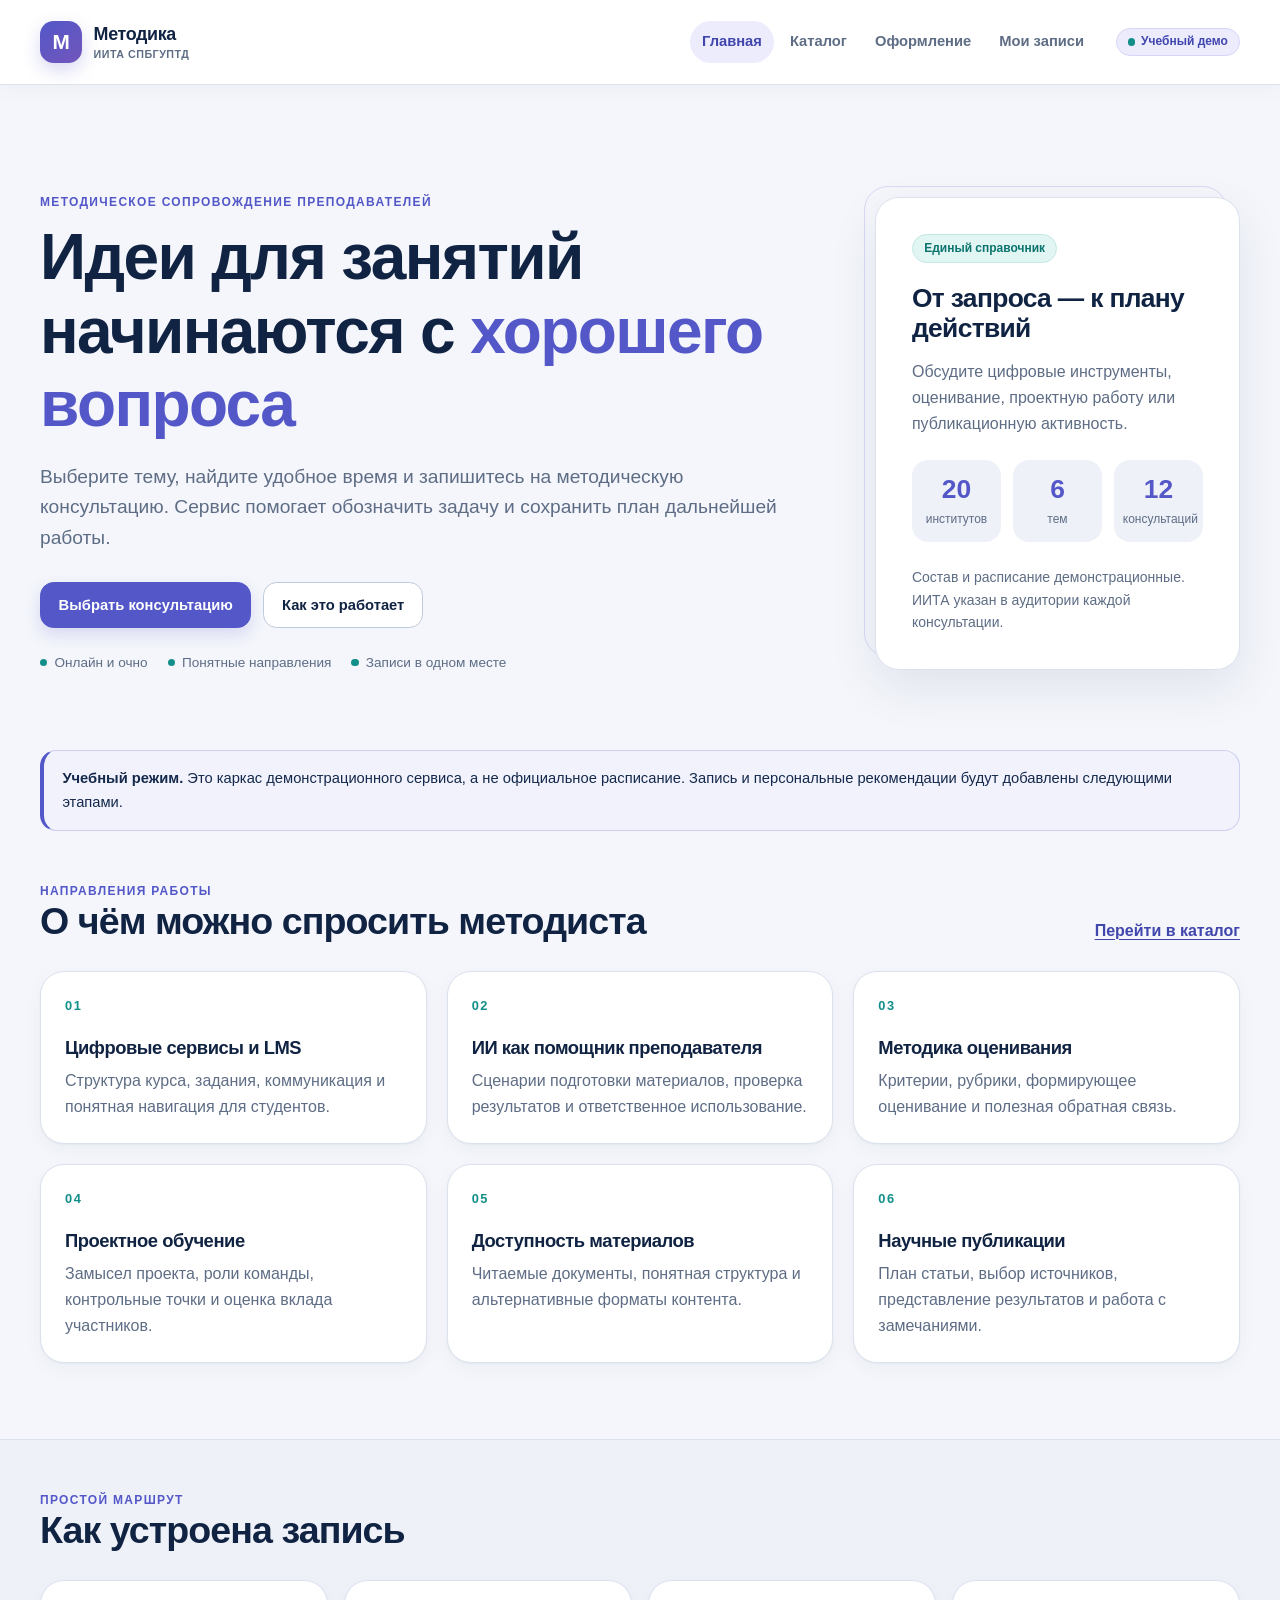
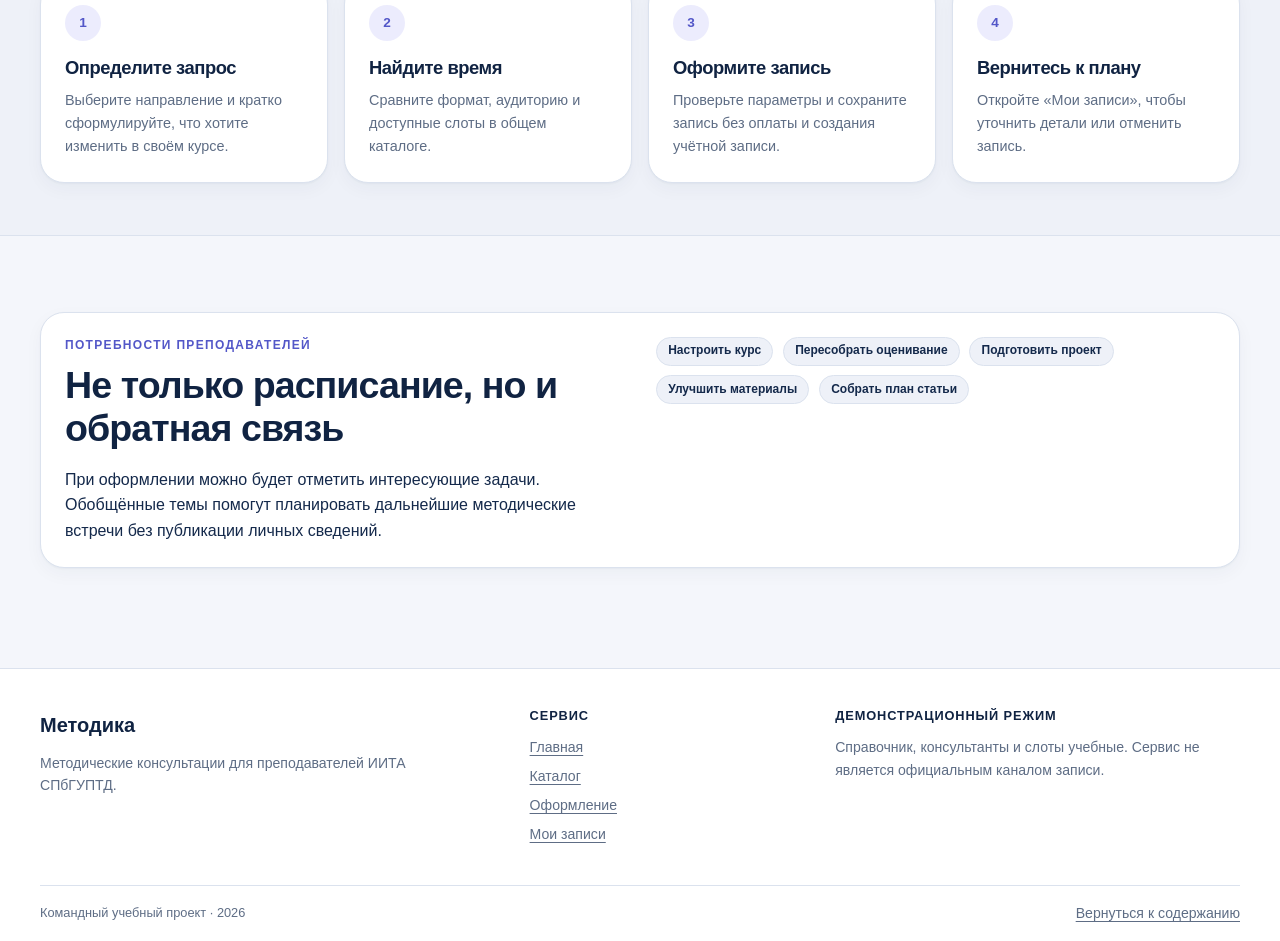
==== docs/index.html @ cce5e667 "chore: add team project scaffold" ====
<!doctype html>
<html lang="ru">
<head>
  <meta charset="utf-8">
  <meta name="viewport" content="width=device-width, initial-scale=1">
  <meta name="color-scheme" content="light">
  <meta name="theme-color" content="#f4f6fb">
  <meta name="description" content="Методика — учебный сервис записи преподавателей ИИТА СПбГУПТД на методические консультации.">
  <title>Методика — методические консультации ИИТА</title>
  <link rel="stylesheet" href="./assets/css/common.css">
  <script type="module" src="./assets/js/components.js"></script>
</head>
<body data-page="home">
  <a class="skip-link" href="#main-content">Перейти к содержанию</a>

  <header class="site-header" data-site-header>
    <div class="container header-inner">
      <a class="brand" href="./index.html" aria-label="Методика — главная">
        <span class="brand-mark" aria-hidden="true">М</span>
        <span class="brand-copy">
          <span class="brand-name">Методика</span>
          <span class="brand-subtitle">ИИТА СПбГУПТД</span>
        </span>
      </a>
      <nav class="site-nav" id="site-navigation" aria-label="Основная навигация" data-site-nav>
        <a href="./index.html" data-page-link="home">Главная</a>
        <a href="./catalog.html" data-page-link="catalog">Каталог</a>
        <a href="./booking.html" data-page-link="booking">Оформление</a>
        <a href="./orders.html" data-page-link="orders">Мои записи</a>
      </nav>
      <span class="badge badge-mode" data-mode-badge>Учебный демо</span>
      <button class="nav-toggle" type="button" aria-expanded="false" aria-controls="site-navigation" data-nav-toggle>
        <span class="nav-toggle-icon" aria-hidden="true"><span></span><span></span><span></span></span>
        <span>Меню</span>
      </button>
    </div>
  </header>

  <main class="page-main" id="main-content" tabindex="-1">
    <section class="hero container" aria-labelledby="hero-title">
      <div class="hero-content">
        <p class="eyebrow">Методическое сопровождение преподавателей</p>
        <h1 id="hero-title">Идеи для занятий начинаются с <span>хорошего вопроса</span></h1>
        <p class="hero-lead">Выберите тему, найдите удобное время и запишитесь на методическую консультацию. Сервис помогает обозначить задачу и сохранить план дальнейшей работы.</p>
        <div class="button-row">
          <a class="button button-primary" href="./catalog.html">Выбрать консультацию</a>
          <a class="button button-secondary" href="#how-it-works">Как это работает</a>
        </div>
        <ul class="hero-points" aria-label="Преимущества сервиса">
          <li>Онлайн и очно</li>
          <li>Понятные направления</li>
          <li>Записи в одном месте</li>
        </ul>
      </div>
      <aside class="hero-card card" aria-label="Возможности демонстрационного справочника">
        <span class="badge badge-accent">Единый справочник</span>
        <h2>От запроса — к плану действий</h2>
        <p>Обсудите цифровые инструменты, оценивание, проектную работу или публикационную активность.</p>
        <dl class="stat-grid">
          <div><dt>20</dt><dd>институтов</dd></div>
          <div><dt>6</dt><dd>тем</dd></div>
          <div><dt>12</dt><dd>консультаций</dd></div>
        </dl>
        <p class="text-muted text-small">Состав и расписание демонстрационные. ИИТА указан в аудитории каждой консультации.</p>
      </aside>
    </section>

    <div class="container">
      <div class="alert alert-info" role="note">
        <strong>Учебный режим.</strong> Это каркас демонстрационного сервиса, а не официальное расписание. Запись и персональные рекомендации будут добавлены следующими этапами.
      </div>
    </div>

    <section class="section container" aria-labelledby="directions-title">
      <div class="section-heading">
        <div>
          <p class="eyebrow">Направления работы</p>
          <h2 id="directions-title">О чём можно спросить методиста</h2>
        </div>
        <a class="text-link" href="./catalog.html">Перейти в каталог</a>
      </div>
      <div class="card-grid card-grid-three">
        <article class="card topic-card">
          <span class="topic-number" aria-hidden="true">01</span>
          <h3>Цифровые сервисы и LMS</h3>
          <p>Структура курса, задания, коммуникация и понятная навигация для студентов.</p>
        </article>
        <article class="card topic-card">
          <span class="topic-number" aria-hidden="true">02</span>
          <h3>ИИ как помощник преподавателя</h3>
          <p>Сценарии подготовки материалов, проверка результатов и ответственное использование.</p>
        </article>
        <article class="card topic-card">
          <span class="topic-number" aria-hidden="true">03</span>
          <h3>Методика оценивания</h3>
          <p>Критерии, рубрики, формирующее оценивание и полезная обратная связь.</p>
        </article>
        <article class="card topic-card">
          <span class="topic-number" aria-hidden="true">04</span>
          <h3>Проектное обучение</h3>
          <p>Замысел проекта, роли команды, контрольные точки и оценка вклада участников.</p>
        </article>
        <article class="card topic-card">
          <span class="topic-number" aria-hidden="true">05</span>
          <h3>Доступность материалов</h3>
          <p>Читаемые документы, понятная структура и альтернативные форматы контента.</p>
        </article>
        <article class="card topic-card">
          <span class="topic-number" aria-hidden="true">06</span>
          <h3>Научные публикации</h3>
          <p>План статьи, выбор источников, представление результатов и работа с замечаниями.</p>
        </article>
      </div>
    </section>

    <section class="section section-muted" id="how-it-works" aria-labelledby="how-title">
      <div class="container">
        <div class="section-heading">
          <div>
            <p class="eyebrow">Простой маршрут</p>
            <h2 id="how-title">Как устроена запись</h2>
          </div>
        </div>
        <ol class="steps-list">
          <li class="card"><span class="step-index">1</span><h3>Определите запрос</h3><p>Выберите направление и кратко сформулируйте, что хотите изменить в своём курсе.</p></li>
          <li class="card"><span class="step-index">2</span><h3>Найдите время</h3><p>Сравните формат, аудиторию и доступные слоты в общем каталоге.</p></li>
          <li class="card"><span class="step-index">3</span><h3>Оформите запись</h3><p>Проверьте параметры и сохраните запись без оплаты и создания учётной записи.</p></li>
          <li class="card"><span class="step-index">4</span><h3>Вернитесь к плану</h3><p>Откройте «Мои записи», чтобы уточнить детали или отменить запись.</p></li>
        </ol>
      </div>
    </section>

    <section class="section container" aria-labelledby="needs-title">
      <div class="split-panel card">
        <div>
          <p class="eyebrow">Потребности преподавателей</p>
          <h2 id="needs-title">Не только расписание, но и обратная связь</h2>
          <p>При оформлении можно будет отметить интересующие задачи. Обобщённые темы помогут планировать дальнейшие методические встречи без публикации личных сведений.</p>
        </div>
        <div class="tag-list" aria-label="Примеры запросов">
          <span class="tag">Настроить курс</span>
          <span class="tag">Пересобрать оценивание</span>
          <span class="tag">Подготовить проект</span>
          <span class="tag">Улучшить материалы</span>
          <span class="tag">Собрать план статьи</span>
        </div>
      </div>
      <div id="home-personalization" data-home-js="personalization" hidden></div>
      <div id="home-recommendations" data-home-js="recommendations" hidden></div>
    </section>
  </main>

  <footer class="site-footer" data-site-footer>
    <div class="container footer-grid">
      <div>
        <a class="footer-brand" href="./index.html">Методика</a>
        <p>Методические консультации для преподавателей ИИТА СПбГУПТД.</p>
      </div>
      <div>
        <h2 class="footer-heading">Сервис</h2>
        <nav class="footer-nav" aria-label="Навигация в подвале">
          <a href="./index.html">Главная</a>
          <a href="./catalog.html">Каталог</a>
          <a href="./booking.html">Оформление</a>
          <a href="./orders.html">Мои записи</a>
        </nav>
      </div>
      <div>
        <h2 class="footer-heading">Демонстрационный режим</h2>
        <p>Справочник, консультанты и слоты учебные. Сервис не является официальным каналом записи.</p>
      </div>
    </div>
    <div class="container footer-bottom">
      <p>Командный учебный проект · 2026</p>
      <a href="#main-content">Вернуться к содержанию</a>
    </div>
  </footer>
</body>
</html>
---- docs/assets/css/common.css ----
:root {
  color-scheme: light;
  --color-page: #f4f6fb;
  --color-surface: #ffffff;
  --color-surface-soft: #eef1f8;
  --color-surface-accent: #e9f8f6;
  --color-text: #14294b;
  --color-heading: #102342;
  --color-muted: #5e6d85;
  --color-border: #dbe2ee;
  --color-border-strong: #bdc9dc;
  --color-primary: #5357c8;
  --color-primary-hover: #4146ad;
  --color-primary-soft: #ececfd;
  --color-accent: #138f8a;
  --color-accent-hover: #0c746f;
  --color-accent-soft: #e1f5f2;
  --color-danger: #b63850;
  --color-danger-soft: #fff0f3;
  --color-warning: #805815;
  --color-warning-soft: #fff7df;
  --color-success: #26734d;
  --color-success-soft: #e9f7ef;
  --shadow-sm: 0 1px 2px rgb(20 41 75 / 0.04), 0 6px 18px rgb(20 41 75 / 0.04);
  --shadow-md: 0 18px 48px rgb(20 41 75 / 0.09);
  --radius-sm: 0.65rem;
  --radius-md: 1rem;
  --radius-lg: 1.5rem;
  --radius-pill: 999px;
  --container: 75rem;
  --font-body: -apple-system, BlinkMacSystemFont, "Segoe UI", Roboto, Helvetica, Arial, sans-serif;
  --transition: 160ms ease;
}

*,
*::before,
*::after {
  box-sizing: border-box;
}

html {
  min-width: 20rem;
  scroll-behavior: smooth;
  scroll-padding-top: 7rem;
}

body {
  min-width: 20rem;
  min-height: 100vh;
  margin: 0;
  background: var(--color-page);
  color: var(--color-text);
  font-family: var(--font-body);
  font-size: 1rem;
  line-height: 1.6;
  text-rendering: optimizeLegibility;
  -webkit-font-smoothing: antialiased;
}

body,
input,
select,
textarea,
button {
  font-family: var(--font-body);
}

img,
svg {
  display: block;
  max-width: 100%;
}

button,
input,
select,
textarea {
  font: inherit;
}

button,
a,
input,
select,
textarea {
  -webkit-tap-highlight-color: transparent;
}

a {
  color: var(--color-primary-hover);
  text-decoration-thickness: 0.08em;
  text-underline-offset: 0.2em;
}

a:hover {
  color: var(--color-accent-hover);
}

button {
  cursor: pointer;
}

button:disabled,
fieldset:disabled button,
fieldset:disabled input,
fieldset:disabled select,
fieldset:disabled textarea,
select:disabled {
  cursor: not-allowed;
}

fieldset:disabled,
fieldset:disabled label,
fieldset:disabled legend {
  color: var(--color-muted);
}

h1,
h2,
h3,
p,
ul,
ol,
dl,
dd {
  margin-top: 0;
}

h1,
h2,
h3 {
  color: var(--color-heading);
  font-weight: 760;
  line-height: 1.15;
  letter-spacing: -0.025em;
  overflow-wrap: anywhere;
}

h1 {
  margin-bottom: 1.25rem;
  font-size: clamp(2.15rem, 5vw, 4.65rem);
}

h2 {
  margin-bottom: 1rem;
  font-size: clamp(1.55rem, 3vw, 2.35rem);
}

h3 {
  margin-bottom: 0.65rem;
  font-size: 1.15rem;
}

p:last-child,
ul:last-child,
ol:last-child,
dl:last-child {
  margin-bottom: 0;
}

code {
  padding: 0.12em 0.35em;
  border: 1px solid var(--color-border);
  border-radius: 0.35rem;
  background: var(--color-surface-soft);
  color: var(--color-heading);
  font-size: 0.9em;
  overflow-wrap: anywhere;
}

[hidden] {
  display: none !important;
}

:focus-visible {
  outline: 3px solid var(--color-accent);
  outline-offset: 3px;
}

::selection {
  background: #d8d9fb;
  color: var(--color-heading);
}

.container {
  width: min(calc(100% - 2rem), var(--container));
  margin-inline: auto;
}

.page-main {
  min-height: 65vh;
  padding-top: 2rem;
}

.section {
  padding-block: 3.25rem;
}

.section-muted {
  margin-block: 1.5rem;
  border-block: 1px solid var(--color-border);
  background: var(--color-surface-soft);
}

.section-heading {
  display: flex;
  align-items: end;
  justify-content: space-between;
  gap: 1.5rem;
  margin-bottom: 1.75rem;
}

.section-heading h2,
.section-heading p {
  margin-bottom: 0;
}

.section-heading.compact {
  align-items: center;
  margin-bottom: 1.25rem;
}

.section-heading.compact h2 {
  font-size: clamp(1.4rem, 2vw, 1.8rem);
}

.eyebrow {
  margin-bottom: 0.65rem;
  color: var(--color-primary);
  font-size: 0.75rem;
  font-weight: 800;
  letter-spacing: 0.11em;
  line-height: 1.4;
  text-transform: uppercase;
}

.text-muted {
  color: var(--color-muted);
}

.text-small {
  font-size: 0.875rem;
}

.text-link {
  flex: none;
  font-weight: 700;
}

.visually-hidden {
  position: absolute !important;
  width: 1px !important;
  height: 1px !important;
  padding: 0 !important;
  margin: -1px !important;
  overflow: hidden !important;
  clip: rect(0, 0, 0, 0) !important;
  white-space: nowrap !important;
  border: 0 !important;
}

.skip-link {
  position: fixed;
  z-index: 1000;
  top: 0.75rem;
  left: 0.75rem;
  padding: 0.75rem 1rem;
  border-radius: var(--radius-sm);
  background: var(--color-heading);
  color: #ffffff;
  font-weight: 700;
  transform: translateY(-180%);
  transition: transform var(--transition);
}

.skip-link:focus {
  color: #ffffff;
  transform: translateY(0);
}

.site-header {
  position: sticky;
  z-index: 100;
  top: 0;
  border-bottom: 1px solid rgb(219 226 238 / 0.9);
  background: rgb(255 255 255 / 0.94);
  box-shadow: 0 4px 20px rgb(20 41 75 / 0.035);
  backdrop-filter: blur(16px);
}

.header-inner {
  display: flex;
  min-height: 5.25rem;
  align-items: center;
  gap: 1.25rem;
}

.brand {
  display: inline-flex;
  flex: none;
  align-items: center;
  gap: 0.7rem;
  color: var(--color-heading);
  text-decoration: none;
}

.brand:hover {
  color: var(--color-primary);
}

.brand-mark {
  display: grid;
  width: 2.65rem;
  height: 2.65rem;
  flex: none;
  place-items: center;
  border-radius: 0.85rem;
  background: linear-gradient(145deg, var(--color-primary), #7256bb);
  box-shadow: 0 7px 18px rgb(83 87 200 / 0.23);
  color: #ffffff;
  font-size: 1.3rem;
  font-weight: 850;
}

.brand-copy {
  display: grid;
  line-height: 1.15;
}

.brand-name {
  font-size: 1.12rem;
  font-weight: 800;
  letter-spacing: -0.02em;
}

.brand-subtitle {
  margin-top: 0.25rem;
  color: var(--color-muted);
  font-size: 0.67rem;
  font-weight: 650;
  letter-spacing: 0.045em;
  text-transform: uppercase;
}

.site-nav {
  display: flex;
  align-items: center;
  justify-content: center;
  gap: 0.25rem;
  margin-left: auto;
}

.site-nav a {
  padding: 0.55rem 0.75rem;
  border-radius: var(--radius-pill);
  color: var(--color-muted);
  font-size: 0.92rem;
  font-weight: 650;
  text-decoration: none;
  transition: background-color var(--transition), color var(--transition);
}

.site-nav a:hover {
  background: var(--color-surface-soft);
  color: var(--color-heading);
}

.site-nav a.is-active,
.site-nav a[aria-current="page"] {
  background: var(--color-primary-soft);
  color: var(--color-primary-hover);
}

.nav-toggle {
  display: none;
  min-height: 2.75rem;
  align-items: center;
  justify-content: center;
  gap: 0.5rem;
  padding: 0.55rem 0.8rem;
  border: 1px solid var(--color-border);
  border-radius: var(--radius-pill);
  background: var(--color-surface);
  color: var(--color-heading);
  font-size: 0.85rem;
  font-weight: 700;
}

.nav-toggle:hover {
  border-color: var(--color-primary);
  background: var(--color-primary-soft);
}

.nav-toggle-icon {
  display: grid;
  width: 1rem;
  gap: 0.2rem;
}

.nav-toggle-icon span {
  display: block;
  height: 2px;
  border-radius: 2px;
  background: currentColor;
}

.badge,
.tag {
  display: inline-flex;
  max-width: 100%;
  align-items: center;
  justify-content: center;
  gap: 0.35rem;
  padding: 0.35rem 0.7rem;
  border: 1px solid transparent;
  border-radius: var(--radius-pill);
  font-size: 0.75rem;
  font-weight: 750;
  line-height: 1.3;
  overflow-wrap: anywhere;
}

.badge-mode {
  flex: none;
  border-color: #d6d5f8;
  background: var(--color-primary-soft);
  color: var(--color-primary-hover);
}

.badge-mode::before {
  width: 0.45rem;
  height: 0.45rem;
  flex: none;
  border-radius: 50%;
  background: var(--color-accent);
  content: "";
}

.badge-accent {
  border-color: #c4e9e3;
  background: var(--color-accent-soft);
  color: var(--color-accent-hover);
}

.badge-neutral {
  border-color: var(--color-border);
  background: var(--color-surface-soft);
  color: var(--color-muted);
}

.badge-success {
  border-color: #c7ead6;
  background: var(--color-success-soft);
  color: var(--color-success);
}

.badge-danger {
  border-color: #f0ccd5;
  background: var(--color-danger-soft);
  color: var(--color-danger);
}

.tag-list {
  display: flex;
  flex-wrap: wrap;
  align-content: center;
  gap: 0.6rem;
}

.tag {
  border-color: var(--color-border);
  background: var(--color-surface-soft);
  color: var(--color-text);
}

.card {
  min-width: 0;
  padding: 1.5rem;
  border: 1px solid var(--color-border);
  border-radius: var(--radius-lg);
  background: var(--color-surface);
  box-shadow: var(--shadow-sm);
}

.card-grid {
  display: grid;
  grid-template-columns: repeat(2, minmax(0, 1fr));
  gap: 1.25rem;
}

.card-grid-three {
  grid-template-columns: repeat(3, minmax(0, 1fr));
}

.topic-card {
  position: relative;
  overflow: hidden;
  transition: border-color var(--transition), box-shadow var(--transition), transform var(--transition);
}

.topic-card:hover {
  border-color: #c3c5ed;
  box-shadow: var(--shadow-md);
  transform: translateY(-3px);
}

.topic-card p {
  margin-bottom: 0;
  color: var(--color-muted);
}

.topic-number {
  display: block;
  margin-bottom: 1.25rem;
  color: var(--color-accent);
  font-size: 0.8rem;
  font-weight: 800;
  letter-spacing: 0.12em;
}

.button-row {
  display: flex;
  flex-wrap: wrap;
  gap: 0.75rem;
}

.button {
  display: inline-flex;
  min-height: 2.85rem;
  align-items: center;
  justify-content: center;
  gap: 0.5rem;
  padding: 0.7rem 1.1rem;
  border: 1px solid transparent;
  border-radius: 0.85rem;
  font-size: 0.92rem;
  font-weight: 750;
  line-height: 1.25;
  text-align: center;
  text-decoration: none;
  transition: background-color var(--transition), border-color var(--transition), box-shadow var(--transition), color var(--transition), transform var(--transition);
}

.button:not(:disabled):active {
  transform: translateY(1px);
}

.button-primary {
  border-color: var(--color-primary);
  background: var(--color-primary);
  box-shadow: 0 7px 16px rgb(83 87 200 / 0.18);
  color: #ffffff;
}

.button-primary:hover {
  border-color: var(--color-primary-hover);
  background: var(--color-primary-hover);
  color: #ffffff;
}

.button-secondary {
  border-color: var(--color-border-strong);
  background: var(--color-surface);
  color: var(--color-heading);
}

.button-secondary:hover {
  border-color: var(--color-primary);
  background: var(--color-primary-soft);
  color: var(--color-primary-hover);
}

.button-accent {
  border-color: var(--color-accent);
  background: var(--color-accent);
  color: #ffffff;
}

.button-accent:hover {
  border-color: var(--color-accent-hover);
  background: var(--color-accent-hover);
  color: #ffffff;
}

.button-danger {
  border-color: #ecc4cf;
  background: var(--color-danger-soft);
  color: var(--color-danger);
}

.button-danger:hover {
  border-color: var(--color-danger);
  background: #fbe2e8;
  color: #942a40;
}

.button-block {
  width: 100%;
}

.button:disabled,
.button[aria-disabled="true"] {
  border-color: var(--color-border);
  background: var(--color-surface-soft);
  box-shadow: none;
  color: #7b8799;
  opacity: 0.8;
}

.alert {
  padding: 1rem 1.15rem;
  border: 1px solid var(--color-border);
  border-left-width: 0.25rem;
  border-radius: var(--radius-md);
  background: var(--color-surface);
  color: var(--color-text);
  font-size: 0.92rem;
}

.alert + .alert {
  margin-top: 0.75rem;
}

.alert-info {
  border-color: #cdd0ef;
  border-left-color: var(--color-primary);
  background: #f2f2fd;
}

.alert-warning {
  border-color: #ebd9a9;
  border-left-color: #b17c20;
  background: var(--color-warning-soft);
  color: var(--color-warning);
}

.alert-error {
  border-color: #efc4cf;
  border-left-color: var(--color-danger);
  background: var(--color-danger-soft);
  color: #8f2a40;
}

.alert-success {
  border-color: #bfe1ce;
  border-left-color: var(--color-success);
  background: var(--color-success-soft);
  color: var(--color-success);
}

.field {
  display: grid;
  min-width: 0;
  align-content: start;
  gap: 0.45rem;
}

.field label,
.choice-group legend {
  color: var(--color-heading);
  font-size: 0.9rem;
  font-weight: 700;
}

.field input,
.field select,
.field textarea,
.input {
  width: 100%;
  min-width: 0;
  min-height: 2.9rem;
  padding: 0.7rem 0.85rem;
  border: 1px solid var(--color-border-strong);
  border-radius: var(--radius-sm);
  background: var(--color-surface);
  color: var(--color-text);
  transition: border-color var(--transition), box-shadow var(--transition);
}

.field textarea {
  min-height: 7.5rem;
  line-height: 1.5;
  resize: vertical;
}

.field input::placeholder,
.field textarea::placeholder {
  color: #7a879b;
  opacity: 1;
}

.field input:hover:not(:disabled),
.field select:hover:not(:disabled),
.field textarea:hover:not(:disabled) {
  border-color: var(--color-primary);
}

.field input:focus,
.field select:focus,
.field textarea:focus {
  border-color: var(--color-primary);
  box-shadow: 0 0 0 3px rgb(83 87 200 / 0.12);
}

.field input:disabled,
.field select:disabled,
.field textarea:disabled {
  border-color: var(--color-border);
  background: var(--color-surface-soft);
  color: var(--color-muted);
  opacity: 1;
}

.field [aria-invalid="true"] {
  border-color: var(--color-danger);
}

.field-error {
  margin: 0;
  color: var(--color-danger);
  font-size: 0.82rem;
  font-weight: 650;
}

.field-hint,
.form-note {
  margin: 0;
  color: var(--color-muted);
  font-size: 0.8rem;
}

.form-grid {
  display: grid;
  grid-template-columns: repeat(2, minmax(0, 1fr));
  gap: 1rem;
}

.field-wide {
  grid-column: 1 / -1;
}

.filter-panel {
  padding: 1.25rem;
}

.filter-panel > fieldset {
  display: grid;
  grid-template-columns: minmax(12rem, 1.5fr) repeat(3, minmax(9rem, 1fr));
  gap: 1rem;
  padding: 0;
  margin: 0 0 0.85rem;
  border: 0;
}

.choice-group {
  display: flex;
  flex-wrap: wrap;
  gap: 0.65rem;
  padding: 0;
  margin: 1.25rem 0;
  border: 0;
}

.choice-group legend {
  margin-bottom: 0.65rem;
}

.choice {
  display: inline-flex;
  min-height: 2.75rem;
  align-items: center;
  gap: 0.55rem;
  padding: 0.55rem 0.75rem;
  border: 1px solid var(--color-border);
  border-radius: var(--radius-sm);
  background: var(--color-surface-soft);
  color: var(--color-text);
  font-size: 0.88rem;
}

.choice:has(input:checked) {
  border-color: var(--color-primary);
  background: var(--color-primary-soft);
}

.choice input {
  width: 1.1rem;
  height: 1.1rem;
  flex: none;
  margin: 0;
  accent-color: var(--color-primary);
}

.consent-choice {
  margin-bottom: 1.25rem;
  background: var(--color-surface);
}

.empty-state {
  text-align: center;
}

.empty-state > * {
  max-width: 43rem;
  margin-inline: auto;
}

.empty-state .button,
.empty-state .badge {
  margin-top: 0.5rem;
}

.skeleton {
  position: relative;
  overflow: hidden;
  border-radius: 0.45rem;
  background: #e5eaf2;
  color: transparent;
}

.skeleton::after {
  position: absolute;
  inset: 0;
  background: linear-gradient(100deg, transparent 20%, rgb(255 255 255 / 0.7) 50%, transparent 80%);
  content: "";
  transform: translateX(-100%);
  animation: skeleton-wave 1.4s infinite;
}

.skeleton-card {
  min-height: 15rem;
}

.skeleton-line {
  width: 100%;
  height: 0.9rem;
  margin-bottom: 0.75rem;
}

.skeleton-line-short {
  width: 60%;
}

.skeleton-circle {
  width: 3rem;
  height: 3rem;
  border-radius: 50%;
}

@keyframes skeleton-wave {
  to { transform: translateX(100%); }
}

.hero {
  display: grid;
  grid-template-columns: minmax(0, 1.35fr) minmax(18rem, 0.65fr);
  align-items: center;
  gap: clamp(2rem, 6vw, 5rem);
  padding-block: clamp(2rem, 6vw, 5.25rem);
}

.hero-content h1 span {
  color: var(--color-primary);
}

.hero-lead,
.page-lead {
  max-width: 47rem;
  margin-bottom: 1.75rem;
  color: var(--color-muted);
  font-size: clamp(1.05rem, 2vw, 1.2rem);
}

.hero-points {
  display: flex;
  flex-wrap: wrap;
  gap: 0.5rem 1.25rem;
  padding: 0;
  margin: 1.5rem 0 0;
  color: var(--color-muted);
  font-size: 0.85rem;
  list-style: none;
}

.hero-points li {
  display: inline-flex;
  align-items: center;
  gap: 0.45rem;
}

.hero-points li::before {
  width: 0.45rem;
  height: 0.45rem;
  border-radius: 50%;
  background: var(--color-accent);
  content: "";
}

.hero-card {
  position: relative;
  padding: clamp(1.5rem, 3vw, 2.25rem);
  box-shadow: var(--shadow-md);
}

.hero-card::before {
  position: absolute;
  z-index: -1;
  inset: -0.75rem 0.75rem 0.75rem -0.75rem;
  border: 1px solid #d8d9f4;
  border-radius: var(--radius-lg);
  content: "";
}

.hero-card h2 {
  margin-top: 1.25rem;
  font-size: 1.65rem;
}

.hero-card > p {
  color: var(--color-muted);
}

.stat-grid {
  display: grid;
  grid-template-columns: repeat(3, minmax(0, 1fr));
  gap: 0.75rem;
  margin-block: 1.5rem;
}

.stat-grid div {
  min-width: 0;
  padding: 0.85rem 0.55rem;
  border-radius: var(--radius-md);
  background: var(--color-surface-soft);
  text-align: center;
}

.stat-grid dt {
  color: var(--color-primary);
  font-size: 1.65rem;
  font-weight: 800;
  line-height: 1.2;
}

.stat-grid dd {
  margin: 0.25rem 0 0;
  color: var(--color-muted);
  font-size: 0.75rem;
}

.steps-list {
  display: grid;
  grid-template-columns: repeat(4, minmax(0, 1fr));
  gap: 1rem;
  padding: 0;
  margin: 0;
  list-style: none;
  counter-reset: steps;
}

.steps-list p {
  margin: 0;
  color: var(--color-muted);
  font-size: 0.9rem;
}

.step-index {
  display: grid;
  width: 2.25rem;
  height: 2.25rem;
  place-items: center;
  margin-bottom: 1rem;
  border-radius: 50%;
  background: var(--color-primary-soft);
  color: var(--color-primary);
  font-size: 0.85rem;
  font-weight: 800;
}

.split-panel {
  display: grid;
  grid-template-columns: repeat(2, minmax(0, 1fr));
  align-items: start;
  gap: 2rem;
}

.page-intro {
  display: flex;
  align-items: start;
  justify-content: space-between;
  gap: 2rem;
  padding-block: 2rem 1.5rem;
}

.page-intro h1 {
  margin-bottom: 0.85rem;
  font-size: clamp(2.1rem, 4vw, 3.6rem);
}

.page-intro .page-lead {
  margin-bottom: 0;
}

.booking-layout {
  display: grid;
  grid-template-columns: minmax(0, 1.6fr) minmax(17rem, 0.65fr);
  align-items: start;
  gap: 1.5rem;
}

.booking-main {
  display: grid;
  gap: 1.5rem;
}

.booking-aside {
  position: sticky;
  top: 7rem;
}

.form-section > h2 {
  margin-bottom: 0.75rem;
}

.form-section form {
  margin-top: 1.5rem;
}

.form-section fieldset {
  padding: 0;
  margin: 0;
  border: 0;
}

.summary-card {
  display: grid;
  gap: 1rem;
}

.summary-card > * {
  margin-bottom: 0;
}

.summary-list {
  margin: 0;
}

.summary-list div {
  display: flex;
  justify-content: space-between;
  gap: 1rem;
  padding-block: 0.65rem;
  border-bottom: 1px solid var(--color-border);
}

.summary-list div:last-child {
  border-bottom: 0;
}

.summary-list dt {
  color: var(--color-muted);
}

.summary-list dd {
  margin: 0;
  font-weight: 700;
  text-align: right;
}

.order-toolbar {
  display: flex;
  align-items: end;
  justify-content: space-between;
  gap: 1rem;
  margin-bottom: 1.25rem;
  padding: 1rem 1.25rem;
}

.order-toolbar .field {
  width: min(100%, 18rem);
}

.orders-list {
  display: grid;
  gap: 1rem;
}

.order-card {
  display: flex;
  align-items: center;
  justify-content: space-between;
  gap: 1.5rem;
}

.order-card-template {
  margin-top: 1rem;
  border-style: dashed;
  background: rgb(255 255 255 / 0.6);
  box-shadow: none;
}

.order-card p {
  margin-bottom: 0.5rem;
}

.order-actions {
  display: flex;
  flex: none;
  flex-wrap: wrap;
  gap: 0.65rem;
}

.compact-list {
  display: grid;
  gap: 0.75rem;
  padding-left: 1.25rem;
  margin-bottom: 0;
}

.site-footer {
  margin-top: 3rem;
  border-top: 1px solid var(--color-border);
  background: var(--color-surface);
  color: var(--color-muted);
}

.footer-grid {
  display: grid;
  grid-template-columns: 1.2fr 0.7fr 1.1fr;
  gap: 3rem;
  padding-block: 2.5rem;
}

.footer-grid p {
  max-width: 28rem;
  margin: 0.65rem 0 0;
  font-size: 0.88rem;
}

.footer-brand {
  color: var(--color-heading);
  font-size: 1.25rem;
  font-weight: 800;
  text-decoration: none;
}

.footer-heading {
  margin-bottom: 0.75rem;
  color: var(--color-heading);
  font-size: 0.8rem;
  letter-spacing: 0.07em;
  text-transform: uppercase;
}

.footer-nav {
  display: grid;
  justify-items: start;
  gap: 0.4rem;
}

.footer-nav a,
.footer-bottom a {
  color: var(--color-muted);
  font-size: 0.88rem;
}

.footer-nav a:hover,
.footer-bottom a:hover {
  color: var(--color-primary);
}

.footer-bottom {
  display: flex;
  align-items: center;
  justify-content: space-between;
  gap: 1rem;
  padding-block: 1rem;
  border-top: 1px solid var(--color-border);
}

.footer-bottom p {
  margin: 0;
  font-size: 0.8rem;
}

@media (max-width: 68rem) {
  .header-inner {
    gap: 0.75rem;
  }

  .site-nav a {
    padding-inline: 0.55rem;
    font-size: 0.85rem;
  }

  .badge-mode {
    font-size: 0.68rem;
  }

  .filter-panel > fieldset {
    grid-template-columns: repeat(2, minmax(0, 1fr));
  }

  .steps-list {
    grid-template-columns: repeat(2, minmax(0, 1fr));
  }
}

@media (max-width: 56rem) {
  .hero {
    grid-template-columns: 1fr;
    gap: 2.5rem;
  }

  .hero-content {
    max-width: 47rem;
  }

  .hero-card {
    max-width: 38rem;
  }

  .card-grid-three {
    grid-template-columns: repeat(2, minmax(0, 1fr));
  }

  .booking-layout {
    grid-template-columns: 1fr;
  }

  .booking-aside {
    position: static;
  }

  .footer-grid {
    grid-template-columns: 1fr 1fr;
    gap: 2rem;
  }

  .footer-grid > :last-child {
    grid-column: 1 / -1;
  }
}

@media (max-width: 47.5rem) {
  html {
    scroll-padding-top: 6rem;
  }

  .page-main {
    padding-top: 1rem;
  }

  .header-inner {
    display: grid;
    grid-template-columns: minmax(0, 1fr) auto auto;
    min-height: 4.75rem;
    padding-block: 0.65rem;
  }

  .has-js .nav-toggle {
    display: inline-flex;
  }

  .site-nav {
    grid-column: 1 / -1;
    grid-row: 2;
    flex-wrap: wrap;
    justify-content: flex-start;
    width: 100%;
    margin: 0;
    padding-top: 0.45rem;
  }

  .has-js .site-nav {
    display: none;
  }

  .has-js .site-nav[data-open="true"] {
    display: flex;
  }

  .site-nav a {
    flex: 1 1 auto;
    text-align: center;
  }

  .badge-mode {
    justify-self: end;
  }

  .section {
    padding-block: 2.25rem;
  }

  .section-heading,
  .page-intro {
    align-items: start;
    flex-direction: column;
    gap: 1rem;
  }

  .split-panel {
    grid-template-columns: 1fr;
    gap: 1.25rem;
  }

  .order-card {
    align-items: stretch;
    flex-direction: column;
  }

  .order-actions .button {
    flex: 1 1 auto;
  }
}

@media (max-width: 35rem) {
  .container {
    width: min(calc(100% - 1.25rem), var(--container));
  }

  .brand-subtitle {
    display: none;
  }

  .brand-mark {
    width: 2.4rem;
    height: 2.4rem;
  }

  .header-inner {
    column-gap: 0.5rem;
  }

  .badge-mode {
    max-width: 8.5rem;
    padding-inline: 0.55rem;
    text-align: center;
  }

  .nav-toggle {
    padding-inline: 0.65rem;
  }

  .nav-toggle > span:last-child {
    display: none;
  }

  .site-nav {
    display: grid;
    grid-template-columns: repeat(2, minmax(0, 1fr));
  }

  .has-js .site-nav[data-open="true"] {
    display: grid;
  }

  .hero {
    padding-block: 1.5rem 2.5rem;
  }

  .hero h1 {
    font-size: clamp(2rem, 12vw, 3.1rem);
  }

  .hero-card::before {
    display: none;
  }

  .button-row,
  .button-row .button {
    width: 100%;
  }

  .card-grid,
  .card-grid-three,
  .steps-list,
  .form-grid,
  .filter-panel > fieldset,
  .footer-grid {
    grid-template-columns: 1fr;
  }

  .card {
    padding: 1.15rem;
    border-radius: var(--radius-md);
  }

  .stat-grid {
    gap: 0.45rem;
  }

  .stat-grid div {
    padding-inline: 0.25rem;
  }

  .page-intro {
    padding-block: 1.25rem;
  }

  .page-intro .button {
    width: 100%;
  }

  .choice {
    width: 100%;
  }

  .order-toolbar,
  .footer-bottom {
    align-items: stretch;
    flex-direction: column;
  }

  .order-toolbar .field {
    width: 100%;
  }

  .order-actions {
    display: grid;
    grid-template-columns: 1fr;
  }

  .footer-grid > :last-child {
    grid-column: auto;
  }

  .footer-grid {
    gap: 1.5rem;
  }
}

@media (prefers-reduced-motion: reduce) {
  html {
    scroll-behavior: auto;
  }

  *,
  *::before,
  *::after {
    scroll-behavior: auto !important;
    animation-duration: 0.01ms !important;
    animation-iteration-count: 1 !important;
    transition-duration: 0.01ms !important;
  }

  .topic-card:hover,
  .button:not(:disabled):active {
    transform: none;
  }

  .skeleton::after {
    display: none;
  }
}
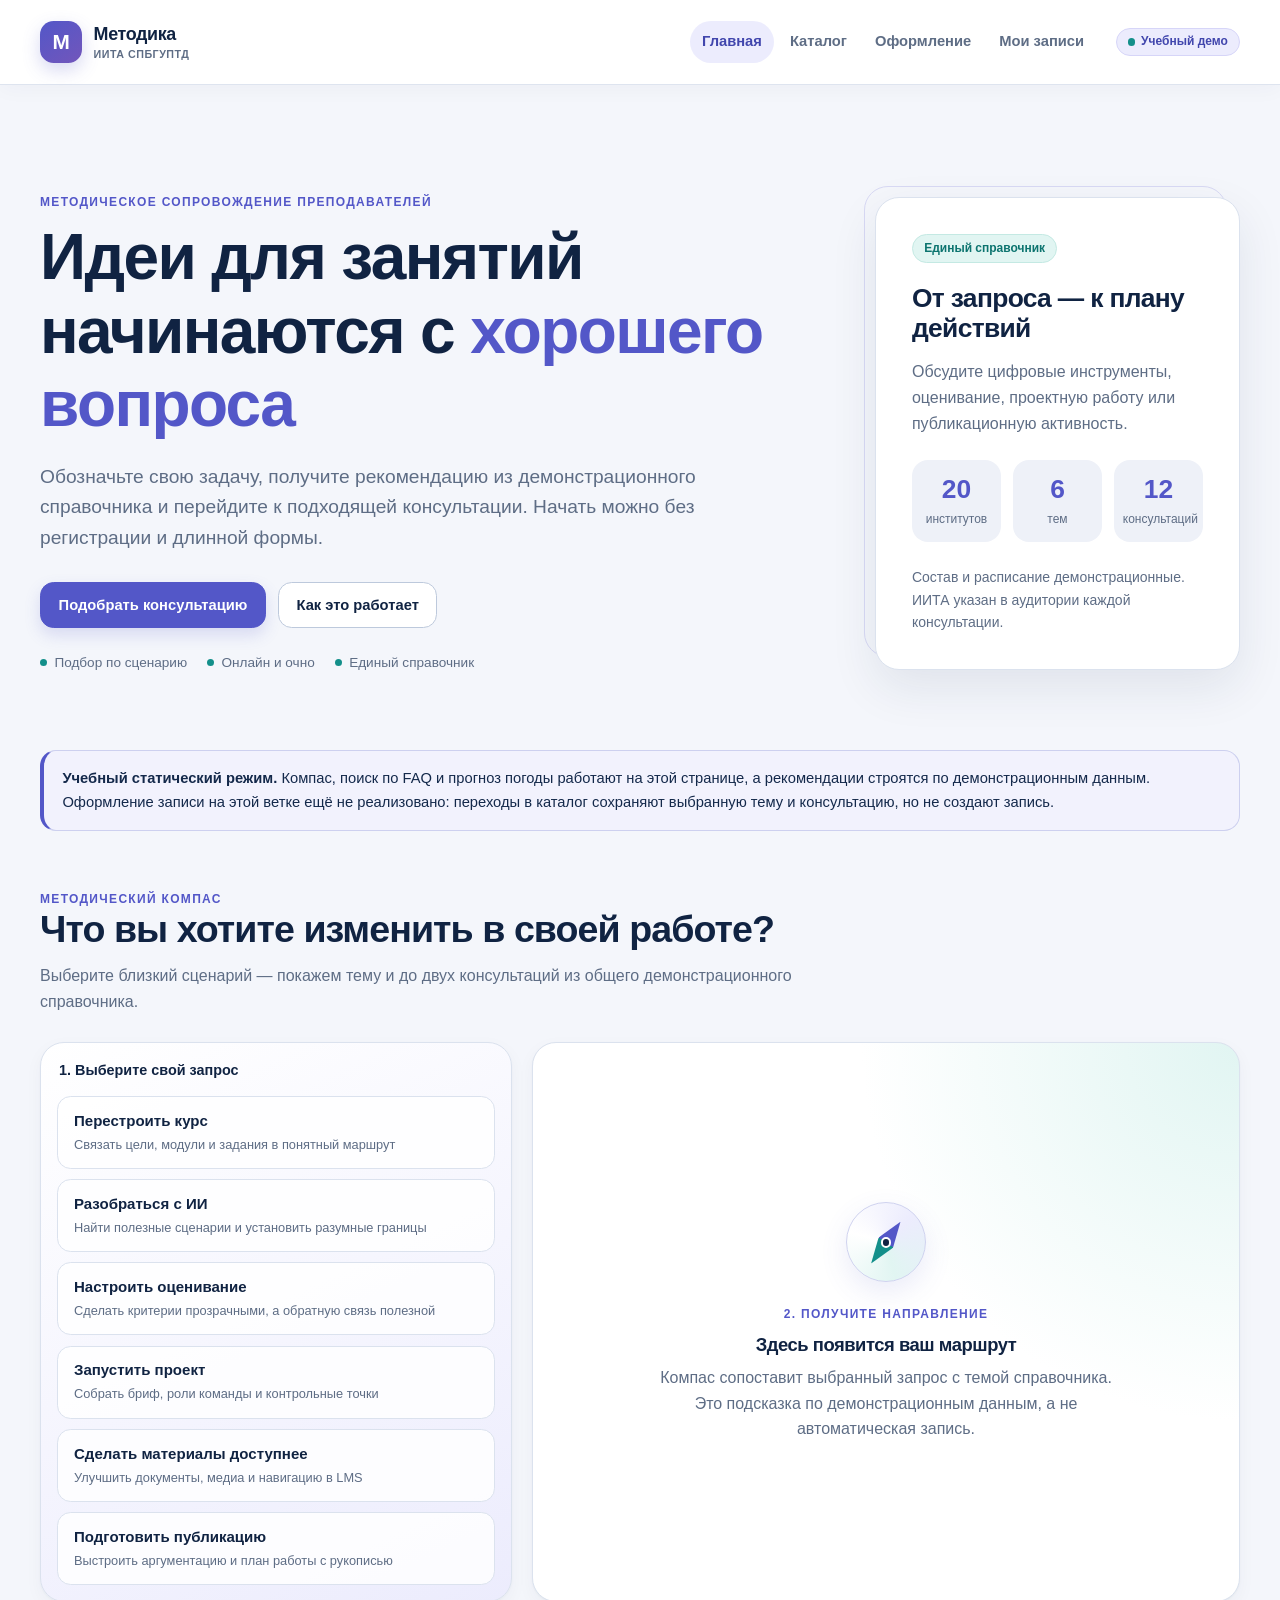
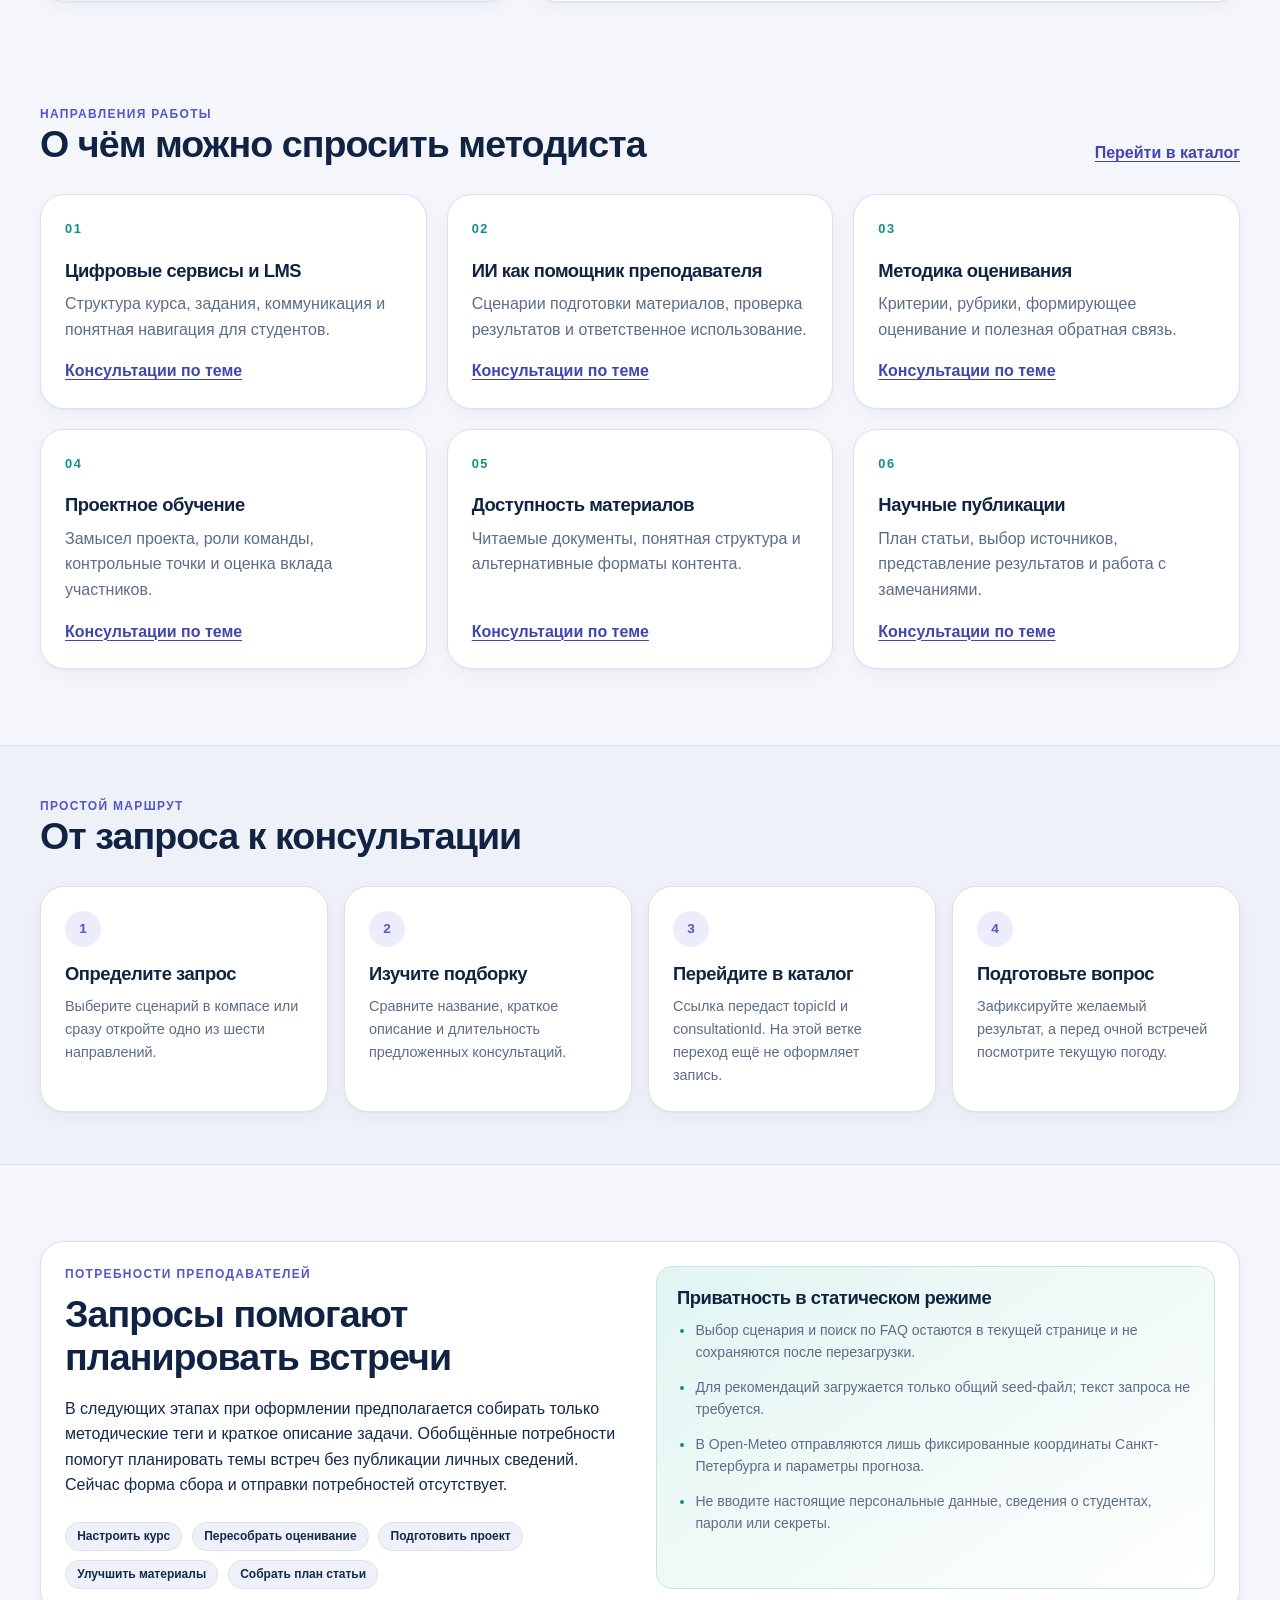
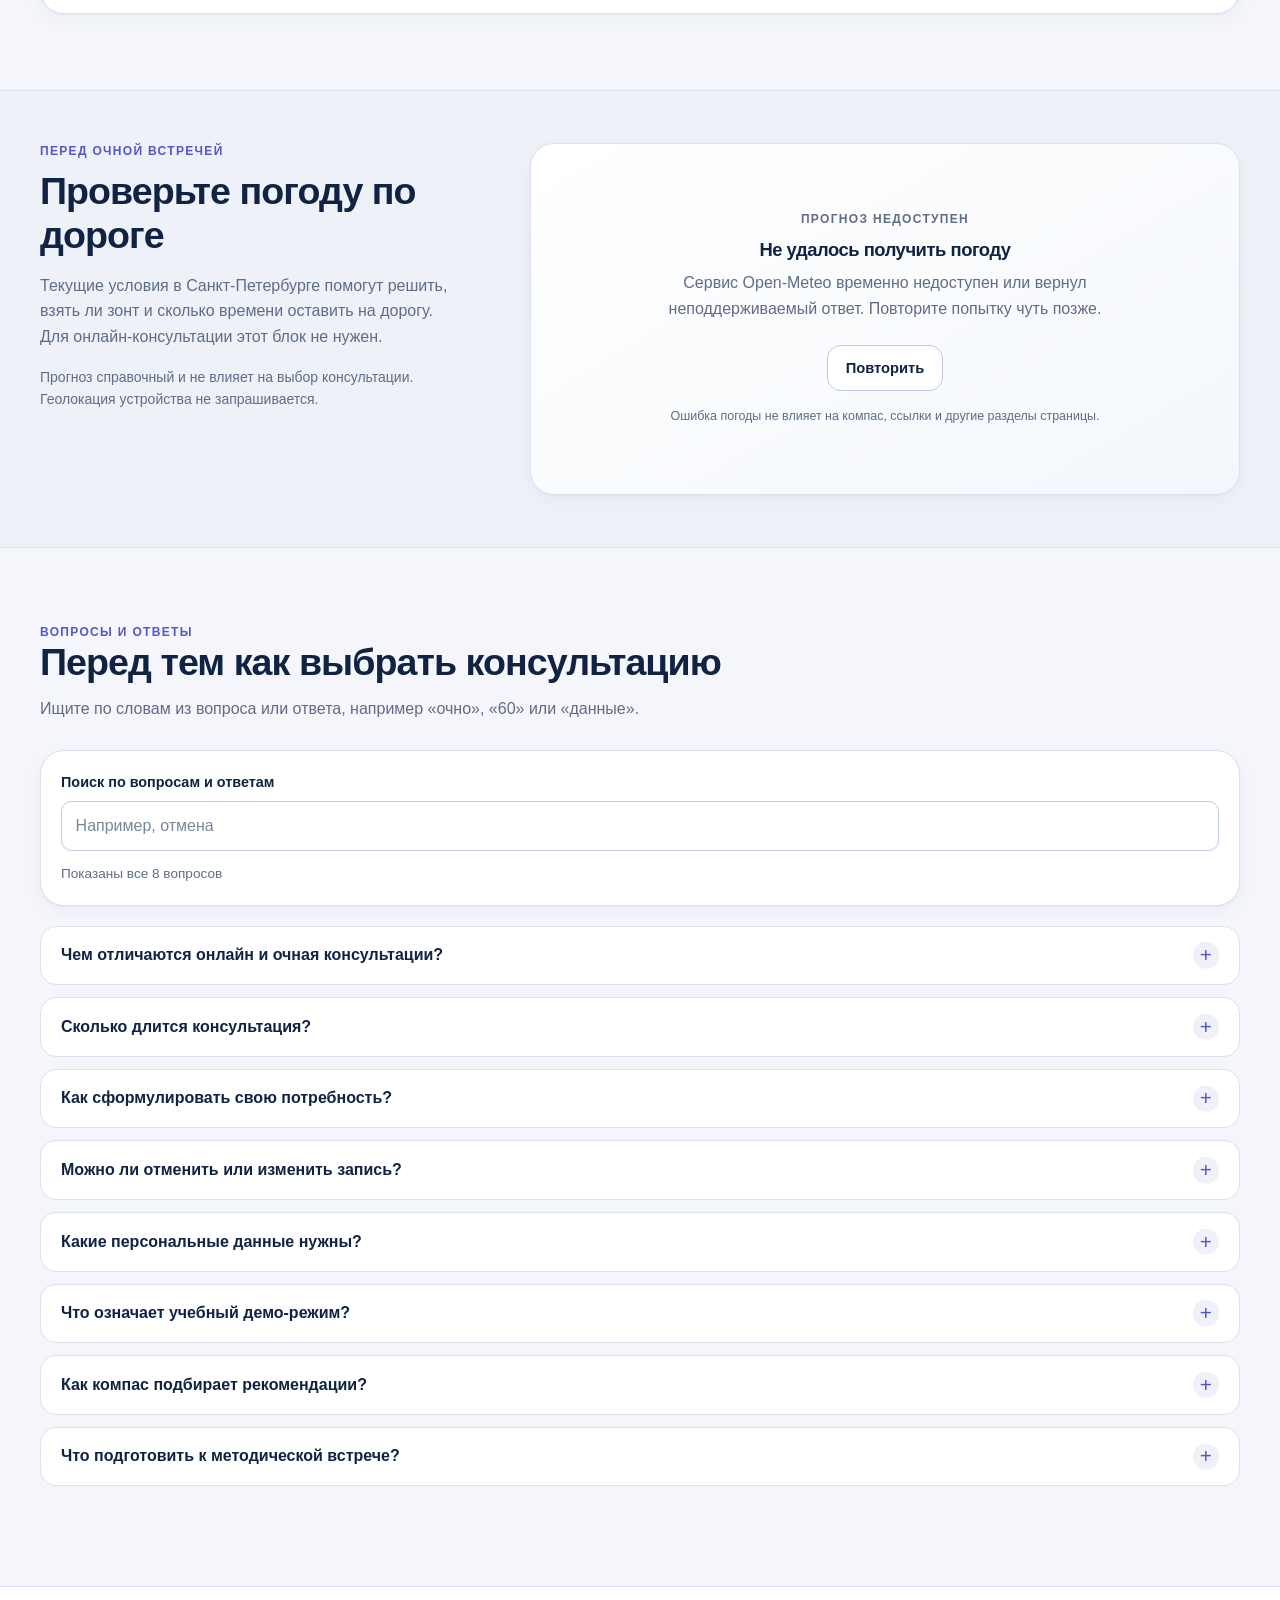
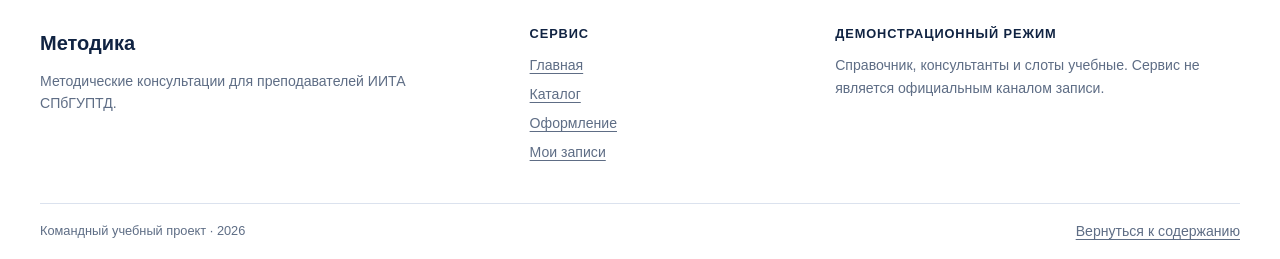
==== commit 00f8a8b8: "feat: implement interactive support home" ====
--- a/docs/index.html
+++ b/docs/index.html
@@ -5,10 +5,12 @@
   <meta name="viewport" content="width=device-width, initial-scale=1">
   <meta name="color-scheme" content="light">
   <meta name="theme-color" content="#f4f6fb">
-  <meta name="description" content="Методика — учебный сервис записи преподавателей ИИТА СПбГУПТД на методические консультации.">
+  <meta name="description" content="Методика — учебный сервис подбора методических консультаций для преподавателей ИИТА СПбГУПТД.">
   <title>Методика — методические консультации ИИТА</title>
   <link rel="stylesheet" href="./assets/css/common.css">
+  <link rel="stylesheet" href="./assets/css/home.css">
   <script type="module" src="./assets/js/components.js"></script>
+  <script type="module" src="./assets/js/pages/home.js"></script>
 </head>
 <body data-page="home">
   <a class="skip-link" href="#main-content">Перейти к содержанию</a>
@@ -41,15 +43,15 @@
       <div class="hero-content">
         <p class="eyebrow">Методическое сопровождение преподавателей</p>
         <h1 id="hero-title">Идеи для занятий начинаются с <span>хорошего вопроса</span></h1>
-        <p class="hero-lead">Выберите тему, найдите удобное время и запишитесь на методическую консультацию. Сервис помогает обозначить задачу и сохранить план дальнейшей работы.</p>
+        <p class="hero-lead">Обозначьте свою задачу, получите рекомендацию из демонстрационного справочника и перейдите к подходящей консультации. Начать можно без регистрации и длинной формы.</p>
         <div class="button-row">
-          <a class="button button-primary" href="./catalog.html">Выбрать консультацию</a>
+          <a class="button button-primary" href="#compass">Подобрать консультацию</a>
           <a class="button button-secondary" href="#how-it-works">Как это работает</a>
         </div>
         <ul class="hero-points" aria-label="Преимущества сервиса">
+          <li>Подбор по сценарию</li>
           <li>Онлайн и очно</li>
-          <li>Понятные направления</li>
-          <li>Записи в одном месте</li>
+          <li>Единый справочник</li>
         </ul>
       </div>
       <aside class="hero-card card" aria-label="Возможности демонстрационного справочника">
@@ -65,11 +67,63 @@
       </aside>
     </section>
 
-    <div class="container">
+    <div class="container home-mode">
       <div class="alert alert-info" role="note">
-        <strong>Учебный режим.</strong> Это каркас демонстрационного сервиса, а не официальное расписание. Запись и персональные рекомендации будут добавлены следующими этапами.
-      </div>
+        <strong>Учебный статический режим.</strong> Компас, поиск по FAQ и прогноз погоды работают на этой странице, а рекомендации строятся по демонстрационным данным. Оформление записи на этой ветке ещё не реализовано: переходы в каталог сохраняют выбранную тему и консультацию, но не создают запись.
+      </div>
+      <noscript>
+        <p class="alert alert-warning">Для компаса, поиска и погоды нужен JavaScript. Вопросы и ответы ниже доступны и без него.</p>
+      </noscript>
     </div>
+
+    <section class="section container" id="compass" aria-labelledby="compass-title">
+      <div class="section-heading">
+        <div>
+          <p class="eyebrow">Методический компас</p>
+          <h2 id="compass-title">Что вы хотите изменить в своей работе?</h2>
+          <p class="section-lead">Выберите близкий сценарий — покажем тему и до двух консультаций из общего демонстрационного справочника.</p>
+        </div>
+      </div>
+      <div class="compass-layout">
+        <div class="card compass-picker">
+          <fieldset class="compass-scenarios" data-compass-scenarios>
+            <legend>1. Выберите свой запрос</legend>
+            <button class="compass-scenario" type="button" data-scenario="rebuild-course" aria-pressed="false" aria-controls="compass-result">
+              <strong>Перестроить курс</strong>
+              <span>Связать цели, модули и задания в понятный маршрут</span>
+            </button>
+            <button class="compass-scenario" type="button" data-scenario="use-ai" aria-pressed="false" aria-controls="compass-result">
+              <strong>Разобраться с ИИ</strong>
+              <span>Найти полезные сценарии и установить разумные границы</span>
+            </button>
+            <button class="compass-scenario" type="button" data-scenario="assessment" aria-pressed="false" aria-controls="compass-result">
+              <strong>Настроить оценивание</strong>
+              <span>Сделать критерии прозрачными, а обратную связь полезной</span>
+            </button>
+            <button class="compass-scenario" type="button" data-scenario="project" aria-pressed="false" aria-controls="compass-result">
+              <strong>Запустить проект</strong>
+              <span>Собрать бриф, роли команды и контрольные точки</span>
+            </button>
+            <button class="compass-scenario" type="button" data-scenario="accessibility" aria-pressed="false" aria-controls="compass-result">
+              <strong>Сделать материалы доступнее</strong>
+              <span>Улучшить документы, медиа и навигацию в LMS</span>
+            </button>
+            <button class="compass-scenario" type="button" data-scenario="publication" aria-pressed="false" aria-controls="compass-result">
+              <strong>Подготовить публикацию</strong>
+              <span>Выстроить аргументацию и план работы с рукописью</span>
+            </button>
+          </fieldset>
+        </div>
+        <div class="card compass-result" id="compass-result" data-compass-result aria-live="polite" aria-atomic="true" aria-busy="false">
+          <div class="compass-placeholder">
+            <div class="compass-mark" aria-hidden="true"><span></span></div>
+            <p class="eyebrow">2. Получите направление</p>
+            <h3>Здесь появится ваш маршрут</h3>
+            <p>Компас сопоставит выбранный запрос с темой справочника. Это подсказка по демонстрационным данным, а не автоматическая запись.</p>
+          </div>
+        </div>
+      </div>
+    </section>
 
     <section class="section container" aria-labelledby="directions-title">
       <div class="section-heading">
@@ -84,31 +138,37 @@
           <span class="topic-number" aria-hidden="true">01</span>
           <h3>Цифровые сервисы и LMS</h3>
           <p>Структура курса, задания, коммуникация и понятная навигация для студентов.</p>
+          <a class="text-link topic-card-link" href="./catalog.html?topicId=digital-lms">Консультации по теме</a>
         </article>
         <article class="card topic-card">
           <span class="topic-number" aria-hidden="true">02</span>
           <h3>ИИ как помощник преподавателя</h3>
           <p>Сценарии подготовки материалов, проверка результатов и ответственное использование.</p>
+          <a class="text-link topic-card-link" href="./catalog.html?topicId=ai-assistant">Консультации по теме</a>
         </article>
         <article class="card topic-card">
           <span class="topic-number" aria-hidden="true">03</span>
           <h3>Методика оценивания</h3>
           <p>Критерии, рубрики, формирующее оценивание и полезная обратная связь.</p>
+          <a class="text-link topic-card-link" href="./catalog.html?topicId=assessment-methods">Консультации по теме</a>
         </article>
         <article class="card topic-card">
           <span class="topic-number" aria-hidden="true">04</span>
           <h3>Проектное обучение</h3>
           <p>Замысел проекта, роли команды, контрольные точки и оценка вклада участников.</p>
+          <a class="text-link topic-card-link" href="./catalog.html?topicId=project-learning">Консультации по теме</a>
         </article>
         <article class="card topic-card">
           <span class="topic-number" aria-hidden="true">05</span>
           <h3>Доступность материалов</h3>
           <p>Читаемые документы, понятная структура и альтернативные форматы контента.</p>
+          <a class="text-link topic-card-link" href="./catalog.html?topicId=accessibility">Консультации по теме</a>
         </article>
         <article class="card topic-card">
           <span class="topic-number" aria-hidden="true">06</span>
           <h3>Научные публикации</h3>
           <p>План статьи, выбор источников, представление результатов и работа с замечаниями.</p>
+          <a class="text-link topic-card-link" href="./catalog.html?topicId=research-publications">Консультации по теме</a>
         </article>
       </div>
     </section>
@@ -118,35 +178,115 @@
         <div class="section-heading">
           <div>
             <p class="eyebrow">Простой маршрут</p>
-            <h2 id="how-title">Как устроена запись</h2>
+            <h2 id="how-title">От запроса к консультации</h2>
           </div>
         </div>
         <ol class="steps-list">
-          <li class="card"><span class="step-index">1</span><h3>Определите запрос</h3><p>Выберите направление и кратко сформулируйте, что хотите изменить в своём курсе.</p></li>
-          <li class="card"><span class="step-index">2</span><h3>Найдите время</h3><p>Сравните формат, аудиторию и доступные слоты в общем каталоге.</p></li>
-          <li class="card"><span class="step-index">3</span><h3>Оформите запись</h3><p>Проверьте параметры и сохраните запись без оплаты и создания учётной записи.</p></li>
-          <li class="card"><span class="step-index">4</span><h3>Вернитесь к плану</h3><p>Откройте «Мои записи», чтобы уточнить детали или отменить запись.</p></li>
+          <li class="card"><span class="step-index">1</span><h3>Определите запрос</h3><p>Выберите сценарий в компасе или сразу откройте одно из шести направлений.</p></li>
+          <li class="card"><span class="step-index">2</span><h3>Изучите подборку</h3><p>Сравните название, краткое описание и длительность предложенных консультаций.</p></li>
+          <li class="card"><span class="step-index">3</span><h3>Перейдите в каталог</h3><p>Ссылка передаст topicId и consultationId. На этой ветке переход ещё не оформляет запись.</p></li>
+          <li class="card"><span class="step-index">4</span><h3>Подготовьте вопрос</h3><p>Зафиксируйте желаемый результат, а перед очной встречей посмотрите текущую погоду.</p></li>
         </ol>
       </div>
     </section>
 
     <section class="section container" aria-labelledby="needs-title">
-      <div class="split-panel card">
+      <div class="split-panel card needs-panel">
         <div>
           <p class="eyebrow">Потребности преподавателей</p>
-          <h2 id="needs-title">Не только расписание, но и обратная связь</h2>
-          <p>При оформлении можно будет отметить интересующие задачи. Обобщённые темы помогут планировать дальнейшие методические встречи без публикации личных сведений.</p>
-        </div>
-        <div class="tag-list" aria-label="Примеры запросов">
-          <span class="tag">Настроить курс</span>
-          <span class="tag">Пересобрать оценивание</span>
-          <span class="tag">Подготовить проект</span>
-          <span class="tag">Улучшить материалы</span>
-          <span class="tag">Собрать план статьи</span>
-        </div>
-      </div>
-      <div id="home-personalization" data-home-js="personalization" hidden></div>
-      <div id="home-recommendations" data-home-js="recommendations" hidden></div>
+          <h2 id="needs-title">Запросы помогают планировать встречи</h2>
+          <p>В следующих этапах при оформлении предполагается собирать только методические теги и краткое описание задачи. Обобщённые потребности помогут планировать темы встреч без публикации личных сведений. Сейчас форма сбора и отправки потребностей отсутствует.</p>
+          <div class="tag-list" aria-label="Примеры запросов">
+            <span class="tag">Настроить курс</span>
+            <span class="tag">Пересобрать оценивание</span>
+            <span class="tag">Подготовить проект</span>
+            <span class="tag">Улучшить материалы</span>
+            <span class="tag">Собрать план статьи</span>
+          </div>
+        </div>
+        <aside class="privacy-note" aria-labelledby="privacy-title">
+          <h3 id="privacy-title">Приватность в статическом режиме</h3>
+          <ul class="privacy-list">
+            <li>Выбор сценария и поиск по FAQ остаются в текущей странице и не сохраняются после перезагрузки.</li>
+            <li>Для рекомендаций загружается только общий seed-файл; текст запроса не требуется.</li>
+            <li>В Open-Meteo отправляются лишь фиксированные координаты Санкт-Петербурга и параметры прогноза.</li>
+            <li>Не вводите настоящие персональные данные, сведения о студентах, пароли или секреты.</li>
+          </ul>
+        </aside>
+      </div>
+    </section>
+
+    <section class="section section-muted" aria-labelledby="weather-title">
+      <div class="container weather-layout">
+        <div class="weather-intro">
+          <p class="eyebrow">Перед очной встречей</p>
+          <h2 id="weather-title">Проверьте погоду по дороге</h2>
+          <p>Текущие условия в Санкт-Петербурге помогут решить, взять ли зонт и сколько времени оставить на дорогу. Для онлайн-консультации этот блок не нужен.</p>
+          <p class="text-muted text-small">Прогноз справочный и не влияет на выбор консультации. Геолокация устройства не запрашивается.</p>
+        </div>
+        <div class="card" id="home-weather" data-home-weather>
+          <p class="text-muted">Загрузка виджета погоды…</p>
+        </div>
+      </div>
+    </section>
+
+    <section class="section container" aria-labelledby="faq-title">
+      <div class="section-heading">
+        <div>
+          <p class="eyebrow">Вопросы и ответы</p>
+          <h2 id="faq-title">Перед тем как выбрать консультацию</h2>
+          <p class="section-lead">Ищите по словам из вопроса или ответа, например «очно», «60» или «данные».</p>
+        </div>
+      </div>
+      <div class="card faq-toolbar">
+        <div class="field faq-search-field">
+          <label for="faq-search">Поиск по вопросам и ответам</label>
+          <div class="faq-search-row">
+            <input class="input" id="faq-search" type="search" placeholder="Например, отмена" autocomplete="off" aria-describedby="faq-count" aria-controls="faq-list" data-faq-search>
+            <button class="button button-secondary faq-clear" type="button" data-faq-clear hidden>Очистить</button>
+          </div>
+        </div>
+        <p class="faq-count" id="faq-count" aria-live="polite" aria-atomic="true" data-faq-count>Показаны все 8 вопросов</p>
+      </div>
+      <div class="faq-list" id="faq-list" data-faq-list>
+        <details class="card faq-item">
+          <summary>Чем отличаются онлайн и очная консультации?</summary>
+          <div class="faq-answer"><p>Онлайн-встреча подходит для разбора экрана, электронного курса или черновика без поездки. На очной встрече удобно обсудить материалы и учебные ситуации лично. Формат каждого слота указан в справочнике; перед очной встречей можно посмотреть погоду на этой странице. В статическом режиме ссылки на настоящие встречи не выдаются.</p></div>
+        </details>
+        <details class="card faq-item">
+          <summary>Сколько длится консультация?</summary>
+          <div class="faq-answer"><p>В текущем демонстрационном наборе каждая консультация рассчитана на 60 минут. Этого достаточно, чтобы сфокусироваться на одной задаче и наметить следующий шаг. Длительность и время демонстрационных слотов указываются в карточке консультации.</p></div>
+        </details>
+        <details class="card faq-item">
+          <summary>Как сформулировать свою потребность?</summary>
+          <div class="faq-answer"><p>Опишите, что хотите изменить и какой результат считаете полезным: например, «собрать рубрику для проектной работы» или «сделать навигацию курса понятнее». Для компаса достаточно выбрать готовый сценарий. Не включайте в описание имена, оценки или другие персональные данные студентов.</p></div>
+        </details>
+        <details class="card faq-item">
+          <summary>Можно ли отменить или изменить запись?</summary>
+          <div class="faq-answer"><p>В целевом сценарии проекта отмена будет доступна в разделе «Мои записи», а освободившееся место вернётся в слот. На ветке главной страницы создание и отмена записей ещё не реализованы, поэтому переходы из компаса не создают обязательств и ничего не нужно отменять.</p></div>
+        </details>
+        <details class="card faq-item">
+          <summary>Какие персональные данные нужны?</summary>
+          <div class="faq-answer"><p>Для компаса, поиска по FAQ и погоды персональные данные не нужны. Эти функции не запрашивают имя, почту или геолокацию устройства. Не вносите настоящие личные сведения в учебный проект. Состав и обработка полей будущей формы записи должны быть описаны отдельно до её реализации.</p></div>
+        </details>
+        <details class="card faq-item">
+          <summary>Что означает учебный демо-режим?</summary>
+          <div class="faq-answer"><p>Справочник, консультанты, аудитории и слоты вымышлены, а страница не является официальным сервисом ИИТА СПбГУПТД. Данные загружаются из статического seed-файла без обращения к учебным системам университета. Погода — единственный внешний сетевой запрос этой главной.</p></div>
+        </details>
+        <details class="card faq-item">
+          <summary>Как компас подбирает рекомендации?</summary>
+          <div class="faq-answer"><p>Каждый из шести сценариев заранее связан с одной темой и двумя характерными консультациями из seed. После выбора JavaScript загружает справочник и показывает актуальные названия и описания по ID. Это понятное правило, а не анализ личности или отправка текста в ИИ.</p></div>
+        </details>
+        <details class="card faq-item">
+          <summary>Что подготовить к методической встрече?</summary>
+          <div class="faq-answer"><p>Возьмите один конкретный пример: план занятия, структуру модуля, задание без лишних сведений об обучающихся или черновик статьи. Заранее запишите желаемый результат и главное затруднение. Для будущей реальной записи потребуются отдельные инструкции организатора; демонстрационный сайт их не заменяет.</p></div>
+        </details>
+      </div>
+      <div class="card empty-state faq-empty" data-faq-empty hidden>
+        <h3>По вашему запросу ничего не найдено</h3>
+        <p>Попробуйте более короткое слово или очистите поиск, чтобы снова увидеть все вопросы.</p>
+        <button class="button button-secondary" type="button" data-faq-clear>Очистить поиск</button>
+      </div>
     </section>
   </main>
 
--- a/docs/assets/css/home.css
+++ b/docs/assets/css/home.css
@@ -0,0 +1,582 @@
+.home-mode {
+  margin-bottom: 0.5rem;
+}
+
+.home-mode noscript .alert {
+  display: block;
+  margin-top: 0.75rem;
+}
+
+.section-lead {
+  max-width: 48rem;
+  margin: 0.75rem 0 0;
+  color: var(--color-muted);
+}
+
+.compass-layout {
+  display: grid;
+  grid-template-columns: minmax(18rem, 0.8fr) minmax(0, 1.2fr);
+  align-items: stretch;
+  gap: 1.25rem;
+}
+
+.compass-picker {
+  padding: 1rem;
+  background: linear-gradient(155deg, var(--color-surface), var(--color-primary-soft));
+}
+
+.compass-scenarios {
+  display: grid;
+  min-width: 0;
+  gap: 0.65rem;
+  padding: 0;
+  margin: 0;
+  border: 0;
+}
+
+.compass-scenarios legend {
+  width: 100%;
+  margin-bottom: 0.85rem;
+  color: var(--color-heading);
+  font-size: 0.9rem;
+  font-weight: 750;
+}
+
+.compass-scenario {
+  display: grid;
+  width: 100%;
+  min-width: 0;
+  gap: 0.3rem;
+  padding: 0.85rem 1rem;
+  border: 1px solid var(--color-border);
+  border-radius: 0.85rem;
+  background: rgb(255 255 255 / 0.86);
+  color: var(--color-text);
+  text-align: left;
+  transition: border-color var(--transition), background-color var(--transition), box-shadow var(--transition), transform var(--transition);
+}
+
+.compass-scenario strong {
+  color: var(--color-heading);
+  font-size: 0.94rem;
+  line-height: 1.35;
+}
+
+.compass-scenario span {
+  color: var(--color-muted);
+  font-size: 0.8rem;
+  line-height: 1.45;
+}
+
+.compass-scenario:hover {
+  border-color: var(--color-primary);
+  background: var(--color-surface);
+  transform: translateX(2px);
+}
+
+.compass-scenario[aria-pressed="true"] {
+  border-color: var(--color-primary);
+  background: var(--color-primary-soft);
+  box-shadow: inset 3px 0 0 var(--color-primary);
+}
+
+.compass-scenario[aria-pressed="true"] strong {
+  color: var(--color-primary-hover);
+}
+
+.compass-result {
+  display: grid;
+  min-width: 0;
+  min-height: 32rem;
+  align-content: center;
+  background: radial-gradient(circle at 100% 0, var(--color-accent-soft), transparent 42%), var(--color-surface);
+}
+
+.compass-placeholder {
+  max-width: 29rem;
+  margin-inline: auto;
+  text-align: center;
+}
+
+.compass-placeholder > p:last-child {
+  color: var(--color-muted);
+}
+
+.compass-mark {
+  position: relative;
+  display: grid;
+  width: 5rem;
+  height: 5rem;
+  place-items: center;
+  margin: 0 auto 1.5rem;
+  border: 1px solid #cfd2ef;
+  border-radius: 50%;
+  background: conic-gradient(from 45deg, var(--color-primary-soft), var(--color-accent-soft), var(--color-surface), var(--color-primary-soft));
+  box-shadow: 0 10px 28px rgb(83 87 200 / 0.12);
+}
+
+.compass-mark::before {
+  width: 1.1rem;
+  height: 3.2rem;
+  background: linear-gradient(to bottom, var(--color-primary) 0 50%, var(--color-accent) 50%);
+  clip-path: polygon(50% 0, 100% 50%, 50% 100%, 0 50%);
+  content: "";
+  transform: rotate(35deg);
+}
+
+.compass-mark span {
+  position: absolute;
+  width: 0.65rem;
+  height: 0.65rem;
+  border: 2px solid var(--color-surface);
+  border-radius: 50%;
+  background: var(--color-heading);
+}
+
+.compass-loading,
+.compass-error,
+.weather-loading,
+.weather-error {
+  display: grid;
+  align-content: center;
+  justify-items: center;
+  min-height: 18rem;
+  text-align: center;
+}
+
+.compass-loading p,
+.compass-error p,
+.weather-loading p,
+.weather-error p {
+  max-width: 30rem;
+  color: var(--color-muted);
+}
+
+.compass-error .button,
+.weather-error .button {
+  margin-top: 0.5rem;
+}
+
+.loading-indicator {
+  width: 2.25rem;
+  height: 2.25rem;
+  margin-bottom: 1rem;
+  border: 3px solid var(--color-primary-soft);
+  border-top-color: var(--color-primary);
+  border-radius: 50%;
+  animation: home-spin 0.8s linear infinite;
+}
+
+@keyframes home-spin {
+  to { transform: rotate(360deg); }
+}
+
+.recommendation-heading h3 {
+  margin-bottom: 0.75rem;
+  font-size: clamp(1.4rem, 2.5vw, 1.9rem);
+}
+
+.recommendation-heading > p:not(.eyebrow) {
+  margin-bottom: 0.85rem;
+  color: var(--color-muted);
+}
+
+.recommendation-heading .text-link {
+  display: inline-block;
+  margin-bottom: 1rem;
+}
+
+.recommendation-advice {
+  padding: 0.85rem 1rem;
+  border-left: 3px solid var(--color-accent);
+  border-radius: 0 var(--radius-sm) var(--radius-sm) 0;
+  background: var(--color-accent-soft);
+  font-size: 0.88rem;
+}
+
+.recommendation-list {
+  display: grid;
+  gap: 0.8rem;
+  margin-top: 1rem;
+}
+
+.recommendation-card {
+  min-width: 0;
+  padding: 1rem;
+  border: 1px solid var(--color-border);
+  border-radius: var(--radius-md);
+  background: rgb(255 255 255 / 0.92);
+}
+
+.recommendation-card h4 {
+  margin: 0 0 0.5rem;
+  color: var(--color-heading);
+  font-size: 1rem;
+  line-height: 1.35;
+  overflow-wrap: anywhere;
+}
+
+.recommendation-card > p {
+  margin-bottom: 0.75rem;
+  color: var(--color-muted);
+  font-size: 0.87rem;
+}
+
+.recommendation-card .recommendation-meta {
+  color: var(--color-heading);
+  font-size: 0.78rem;
+  font-weight: 700;
+}
+
+.recommendation-link {
+  width: 100%;
+  margin-top: 0.25rem;
+}
+
+.recommendation-note {
+  margin: 1rem 0 0;
+  color: var(--color-muted);
+  font-size: 0.78rem;
+}
+
+.topic-card {
+  display: flex;
+  flex-direction: column;
+}
+
+.topic-card-link {
+  margin-top: auto;
+  padding-top: 1rem;
+}
+
+.needs-panel {
+  align-items: stretch;
+}
+
+.needs-panel .tag-list {
+  margin-top: 1.5rem;
+}
+
+.privacy-note {
+  padding: 1.25rem;
+  border: 1px solid #c9e5e1;
+  border-radius: var(--radius-md);
+  background: linear-gradient(145deg, var(--color-accent-soft), var(--color-surface));
+}
+
+.privacy-list {
+  display: grid;
+  gap: 0.75rem;
+  padding-left: 1.15rem;
+  margin: 0;
+  color: var(--color-muted);
+  font-size: 0.88rem;
+}
+
+.privacy-list li::marker {
+  color: var(--color-accent);
+}
+
+.weather-layout {
+  display: grid;
+  grid-template-columns: minmax(0, 0.75fr) minmax(22rem, 1.25fr);
+  align-items: start;
+  gap: clamp(2rem, 5vw, 4rem);
+}
+
+.weather-intro > p:not(.eyebrow) {
+  color: var(--color-muted);
+}
+
+.weather-widget {
+  display: grid;
+  min-width: 0;
+  min-height: 22rem;
+  align-content: center;
+  background: linear-gradient(150deg, var(--color-surface), #f3f7fc);
+}
+
+.weather-summary {
+  display: flex;
+  align-items: start;
+  justify-content: space-between;
+  gap: 1.5rem;
+}
+
+.weather-location {
+  margin-bottom: 0.5rem;
+  color: var(--color-primary);
+  font-size: 0.76rem;
+  font-weight: 800;
+  letter-spacing: 0.09em;
+  text-transform: uppercase;
+}
+
+.weather-heading h3 {
+  margin-bottom: 0.45rem;
+  font-size: clamp(1.4rem, 3vw, 2rem);
+}
+
+.weather-code {
+  margin: 0;
+  color: var(--color-muted);
+  font-size: 0.75rem;
+}
+
+.weather-temperature {
+  flex: none;
+  margin: 0;
+  color: var(--color-primary);
+  font-size: clamp(2.6rem, 6vw, 4.5rem);
+  font-weight: 820;
+  letter-spacing: -0.055em;
+  line-height: 1;
+  white-space: nowrap;
+}
+
+.weather-facts {
+  display: grid;
+  grid-template-columns: repeat(2, minmax(0, 1fr));
+  gap: 0.75rem;
+  margin: 1.5rem 0 0;
+}
+
+.weather-facts div {
+  min-width: 0;
+  padding: 0.9rem 1rem;
+  border-radius: var(--radius-md);
+  background: var(--color-surface-soft);
+}
+
+.weather-facts dt {
+  color: var(--color-muted);
+  font-size: 0.78rem;
+}
+
+.weather-facts dd {
+  margin: 0.25rem 0 0;
+  color: var(--color-heading);
+  font-weight: 800;
+  overflow-wrap: anywhere;
+}
+
+.weather-metadata {
+  display: grid;
+  gap: 0.35rem;
+  margin-top: 1.25rem;
+  padding-top: 1rem;
+  border-top: 1px solid var(--color-border);
+  color: var(--color-muted);
+  font-size: 0.78rem;
+}
+
+.weather-metadata p {
+  margin: 0;
+}
+
+.weather-source a {
+  font-weight: 700;
+}
+
+.weather-error-note {
+  margin-top: 1rem;
+  font-size: 0.78rem;
+}
+
+.faq-toolbar {
+  margin-bottom: 1.25rem;
+  padding: 1.25rem;
+}
+
+.faq-search-row {
+  display: flex;
+  gap: 0.75rem;
+}
+
+.faq-search-row .input {
+  flex: 1 1 auto;
+}
+
+.faq-clear {
+  flex: none;
+}
+
+.faq-count {
+  margin: 0.75rem 0 0;
+  color: var(--color-muted);
+  font-size: 0.85rem;
+}
+
+.faq-list {
+  display: grid;
+  gap: 0.75rem;
+}
+
+.faq-item {
+  padding: 0;
+  border-radius: var(--radius-md);
+  box-shadow: none;
+  transition: border-color var(--transition), box-shadow var(--transition);
+}
+
+.faq-item[open] {
+  border-color: #c3c5ed;
+  box-shadow: var(--shadow-sm);
+}
+
+.faq-item summary {
+  position: relative;
+  padding: 1.1rem 3.5rem 1.1rem 1.25rem;
+  border-radius: inherit;
+  color: var(--color-heading);
+  font-weight: 750;
+  line-height: 1.4;
+  list-style: none;
+  cursor: pointer;
+}
+
+.faq-item summary::-webkit-details-marker {
+  display: none;
+}
+
+.faq-item summary::after {
+  position: absolute;
+  top: 50%;
+  right: 1.25rem;
+  display: grid;
+  width: 1.65rem;
+  height: 1.65rem;
+  place-items: center;
+  border-radius: 50%;
+  background: var(--color-surface-soft);
+  color: var(--color-primary);
+  content: "+";
+  font-size: 1.3rem;
+  font-weight: 500;
+  line-height: 1;
+  transform: translateY(-50%);
+}
+
+.faq-item[open] summary::after {
+  background: var(--color-primary-soft);
+  content: "−";
+}
+
+.faq-item summary:hover {
+  color: var(--color-primary-hover);
+}
+
+.faq-item summary:focus-visible {
+  outline-offset: -3px;
+}
+
+.faq-answer {
+  padding: 0 3.5rem 1.25rem 1.25rem;
+  color: var(--color-muted);
+  font-size: 0.93rem;
+}
+
+.faq-answer p {
+  margin: 0;
+}
+
+.faq-empty {
+  margin-top: 1.25rem;
+}
+
+@media (max-width: 60rem) {
+  .compass-layout {
+    grid-template-columns: 1fr;
+  }
+
+  .compass-scenarios {
+    grid-template-columns: repeat(2, minmax(0, 1fr));
+  }
+
+  .compass-scenarios legend {
+    grid-column: 1 / -1;
+  }
+
+  .compass-result {
+    min-height: 0;
+  }
+
+  .compass-placeholder {
+    padding-block: 2rem;
+  }
+}
+
+@media (max-width: 56rem) {
+  .weather-layout {
+    grid-template-columns: 1fr;
+    gap: 1.5rem;
+  }
+
+  .weather-intro {
+    max-width: 45rem;
+  }
+}
+
+@media (max-width: 35rem) {
+  .compass-scenarios {
+    grid-template-columns: 1fr;
+  }
+
+  .compass-scenario:hover {
+    transform: none;
+  }
+
+  .compass-result {
+    padding: 1rem;
+  }
+
+  .weather-summary {
+    flex-direction: column;
+    gap: 1rem;
+  }
+
+  .weather-temperature {
+    font-size: 3.25rem;
+  }
+
+  .weather-facts {
+    grid-template-columns: 1fr;
+  }
+
+  .faq-search-row {
+    align-items: stretch;
+    flex-direction: column;
+  }
+
+  .faq-clear {
+    width: 100%;
+  }
+
+  .faq-item summary {
+    padding-right: 3.25rem;
+  }
+
+  .faq-item summary::after {
+    right: 1rem;
+  }
+
+  .faq-answer {
+    padding-right: 1.25rem;
+  }
+}
+
+@media (prefers-reduced-motion: reduce) {
+  .loading-indicator {
+    border-top-color: var(--color-border-strong);
+    animation: none;
+  }
+
+  .compass-scenario,
+  .faq-item {
+    transition: none;
+  }
+
+  .compass-scenario:hover {
+    transform: none;
+  }
+}
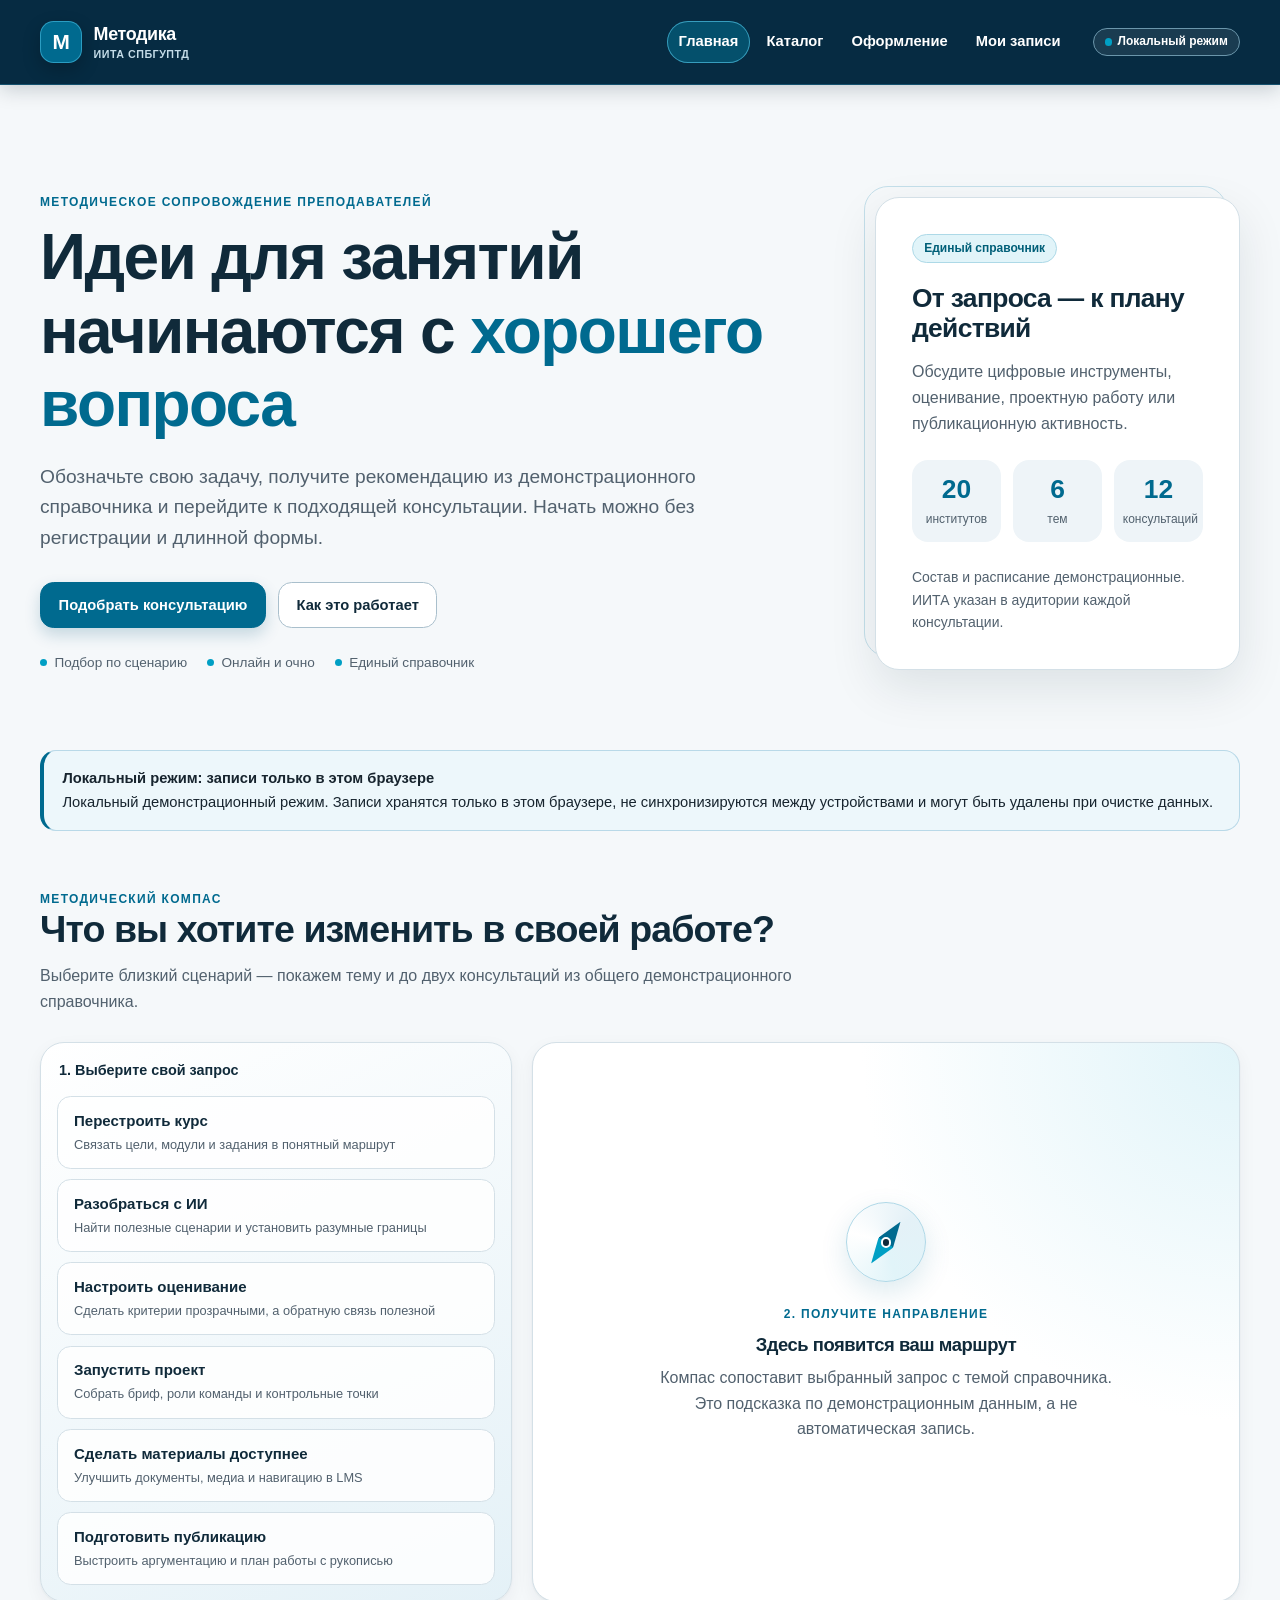
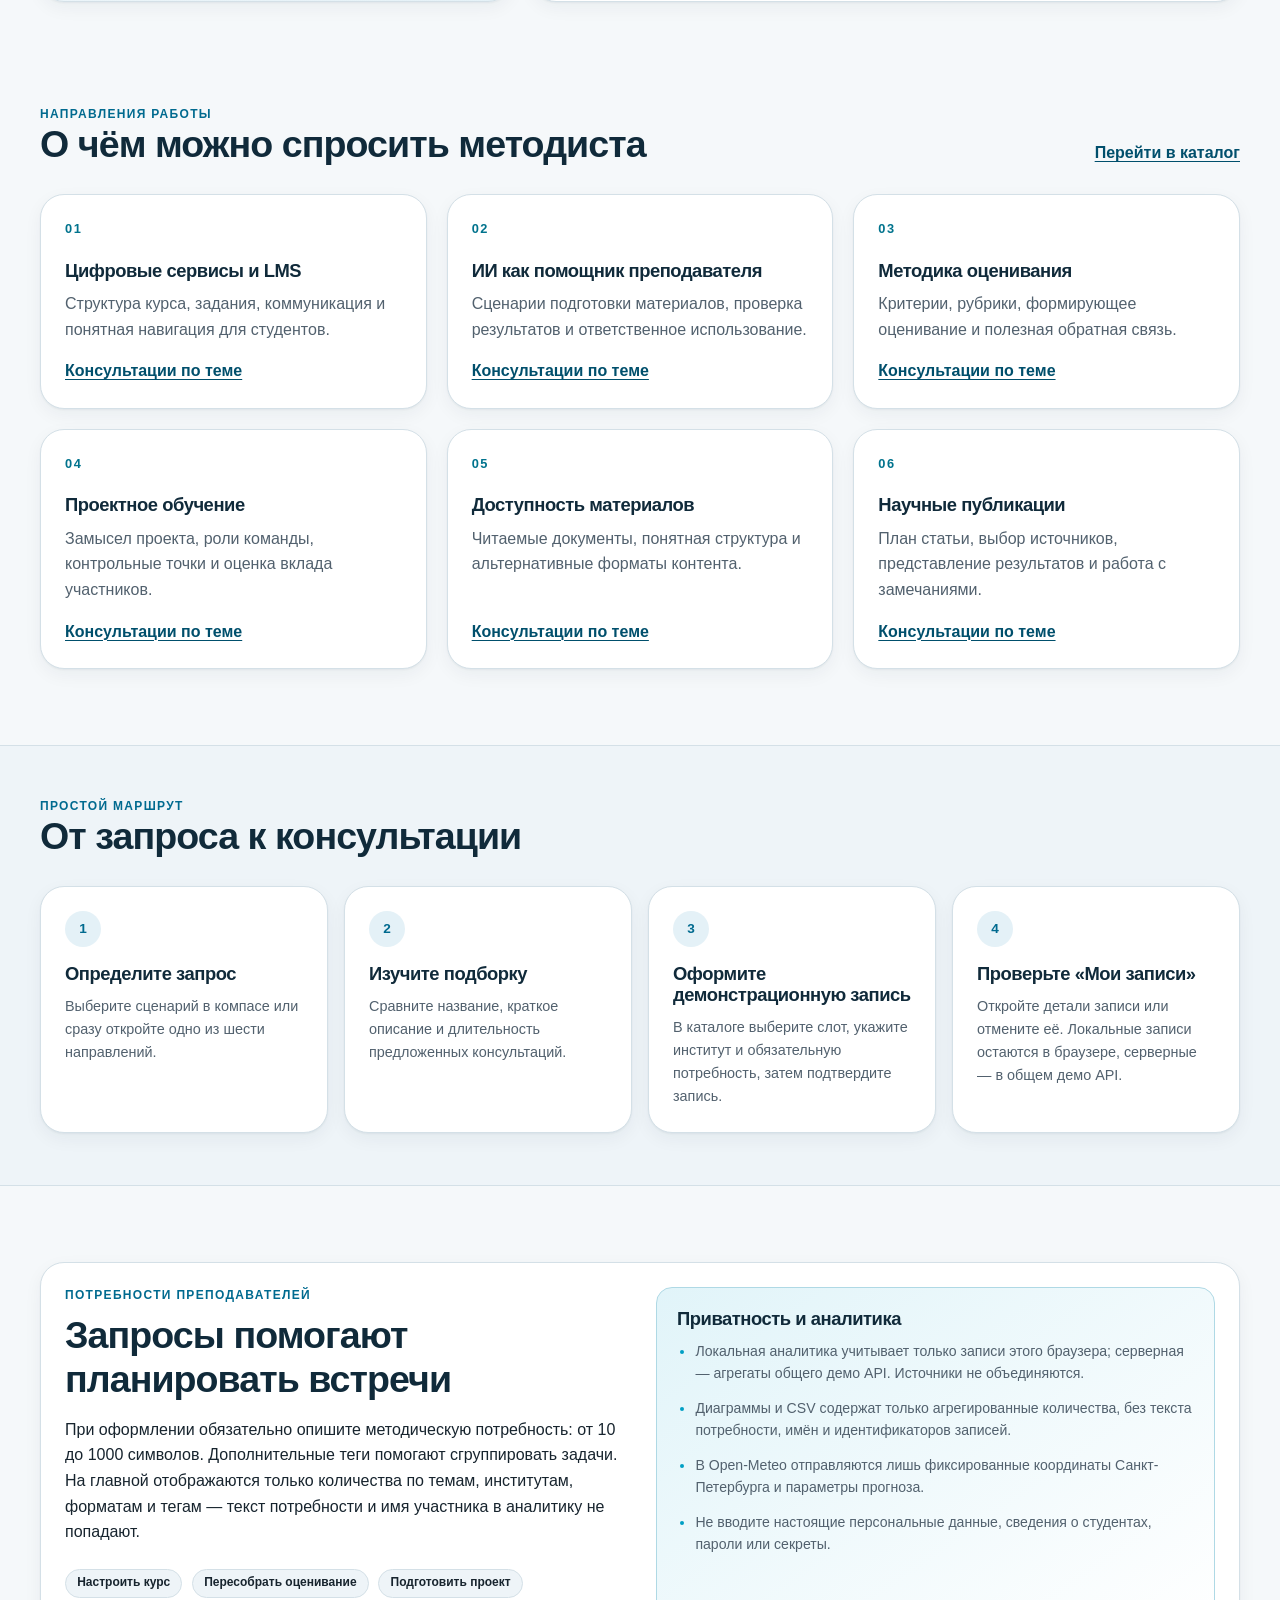
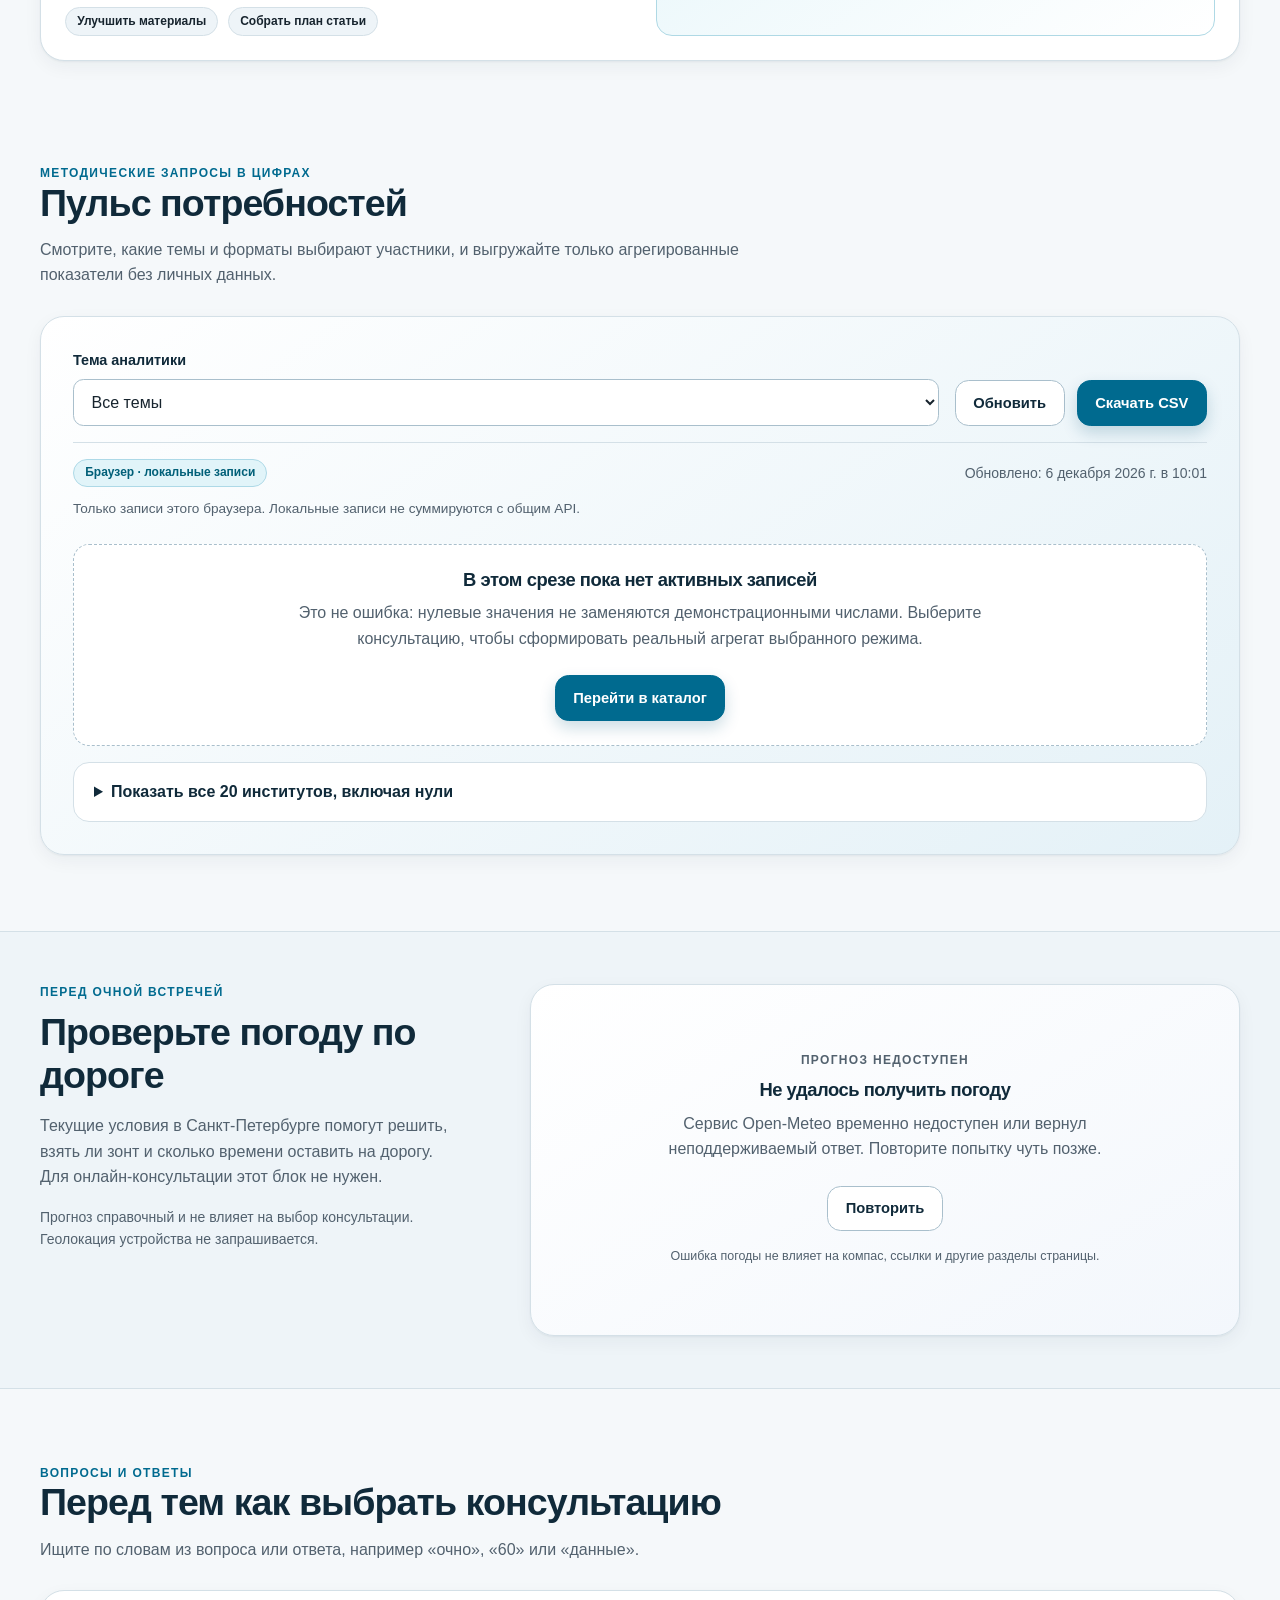
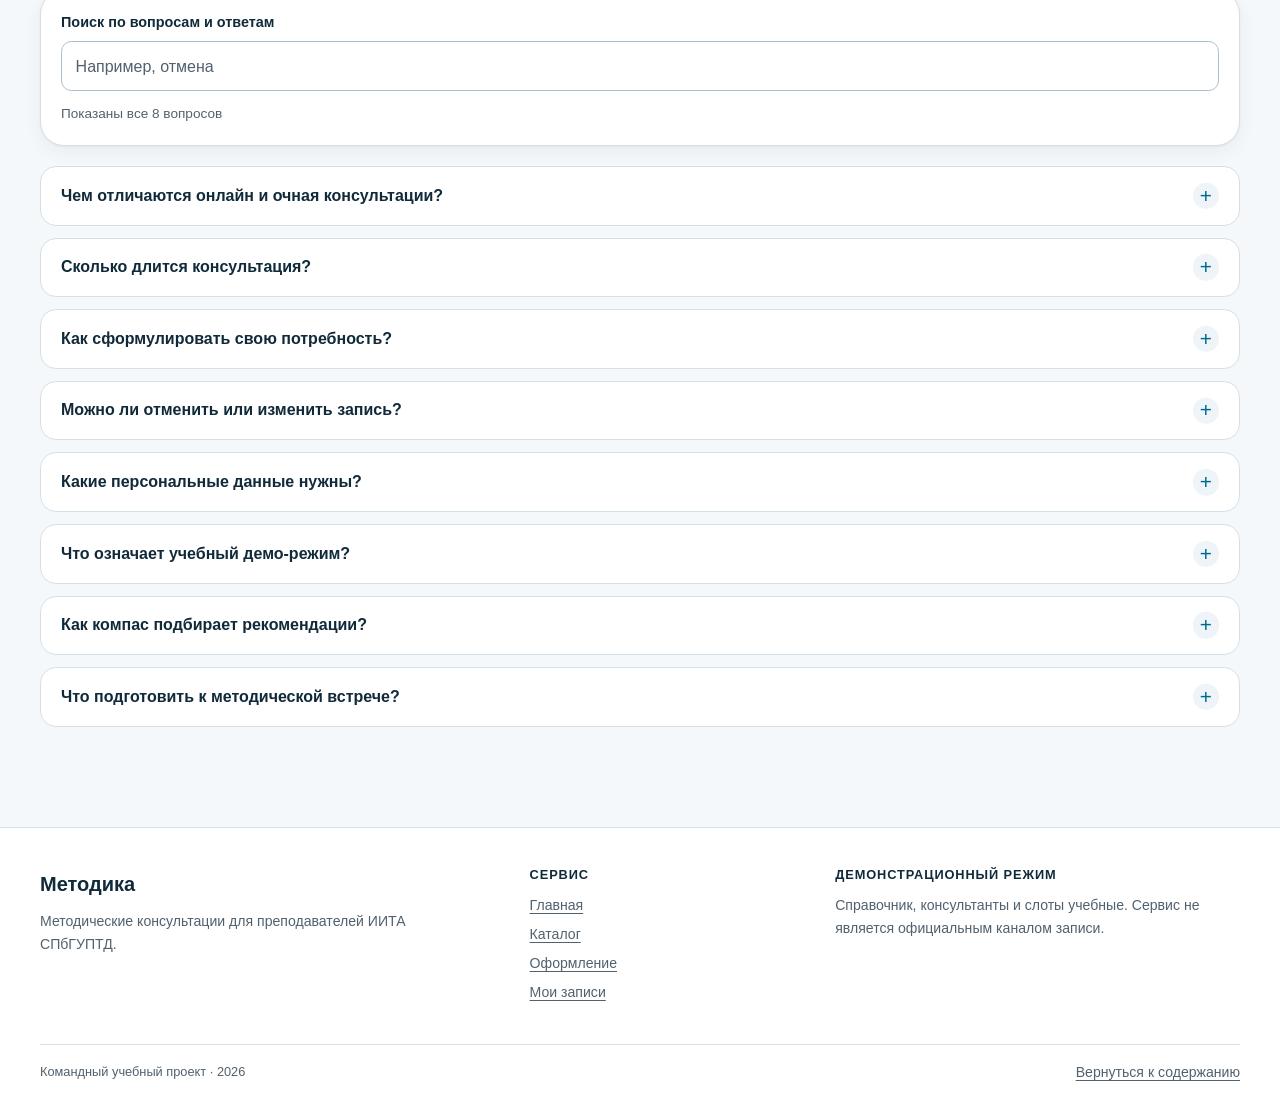
==== commit 702a8796: "feat: add interactive needs analytics and CSV export" ====
--- a/docs/index.html
+++ b/docs/index.html
@@ -4,7 +4,7 @@
   <meta charset="utf-8">
   <meta name="viewport" content="width=device-width, initial-scale=1">
   <meta name="color-scheme" content="light">
-  <meta name="theme-color" content="#f4f6fb">
+  <meta name="theme-color" content="#f5f8fa">
   <meta name="description" content="Методика — учебный сервис подбора методических консультаций для преподавателей ИИТА СПбГУПТД.">
   <title>Методика — методические консультации ИИТА</title>
   <link rel="stylesheet" href="./assets/css/common.css">
@@ -68,11 +68,12 @@
     </section>
 
     <div class="container home-mode">
-      <div class="alert alert-info" role="note">
-        <strong>Учебный статический режим.</strong> Компас, поиск по FAQ и прогноз погоды работают на этой странице, а рекомендации строятся по демонстрационным данным. Оформление записи на этой ветке ещё не реализовано: переходы в каталог сохраняют выбранную тему и консультацию, но не создают запись.
+      <div class="alert alert-info" role="status" data-repository-alert>
+        <strong>Определяем режим хранения…</strong>
+        <p>После проверки здесь появятся инструкции для локального режима или общего демонстрационного API. Источники записей не смешиваются.</p>
       </div>
       <noscript>
-        <p class="alert alert-warning">Для компаса, поиска и погоды нужен JavaScript. Вопросы и ответы ниже доступны и без него.</p>
+        <p class="alert alert-warning">Для компаса, аналитики, поиска и погоды нужен JavaScript. Вопросы и ответы ниже доступны и без него.</p>
       </noscript>
     </div>
 
@@ -184,8 +185,8 @@
         <ol class="steps-list">
           <li class="card"><span class="step-index">1</span><h3>Определите запрос</h3><p>Выберите сценарий в компасе или сразу откройте одно из шести направлений.</p></li>
           <li class="card"><span class="step-index">2</span><h3>Изучите подборку</h3><p>Сравните название, краткое описание и длительность предложенных консультаций.</p></li>
-          <li class="card"><span class="step-index">3</span><h3>Перейдите в каталог</h3><p>Ссылка передаст topicId и consultationId. На этой ветке переход ещё не оформляет запись.</p></li>
-          <li class="card"><span class="step-index">4</span><h3>Подготовьте вопрос</h3><p>Зафиксируйте желаемый результат, а перед очной встречей посмотрите текущую погоду.</p></li>
+          <li class="card"><span class="step-index">3</span><h3>Оформите демонстрационную запись</h3><p>В каталоге выберите слот, укажите институт и обязательную потребность, затем подтвердите запись.</p></li>
+          <li class="card"><span class="step-index">4</span><h3>Проверьте «Мои записи»</h3><p>Откройте детали записи или отмените её. Локальные записи остаются в браузере, серверные — в общем демо API.</p></li>
         </ol>
       </div>
     </section>
@@ -195,7 +196,7 @@
         <div>
           <p class="eyebrow">Потребности преподавателей</p>
           <h2 id="needs-title">Запросы помогают планировать встречи</h2>
-          <p>В следующих этапах при оформлении предполагается собирать только методические теги и краткое описание задачи. Обобщённые потребности помогут планировать темы встреч без публикации личных сведений. Сейчас форма сбора и отправки потребностей отсутствует.</p>
+          <p>При оформлении обязательно опишите методическую потребность: от 10 до 1000 символов. Дополнительные теги помогают сгруппировать задачи. На главной отображаются только количества по темам, институтам, форматам и тегам — текст потребности и имя участника в аналитику не попадают.</p>
           <div class="tag-list" aria-label="Примеры запросов">
             <span class="tag">Настроить курс</span>
             <span class="tag">Пересобрать оценивание</span>
@@ -205,14 +206,95 @@
           </div>
         </div>
         <aside class="privacy-note" aria-labelledby="privacy-title">
-          <h3 id="privacy-title">Приватность в статическом режиме</h3>
+          <h3 id="privacy-title">Приватность и аналитика</h3>
           <ul class="privacy-list">
-            <li>Выбор сценария и поиск по FAQ остаются в текущей странице и не сохраняются после перезагрузки.</li>
-            <li>Для рекомендаций загружается только общий seed-файл; текст запроса не требуется.</li>
+            <li>Локальная аналитика учитывает только записи этого браузера; серверная — агрегаты общего демо API. Источники не объединяются.</li>
+            <li>Диаграммы и CSV содержат только агрегированные количества, без текста потребности, имён и идентификаторов записей.</li>
             <li>В Open-Meteo отправляются лишь фиксированные координаты Санкт-Петербурга и параметры прогноза.</li>
             <li>Не вводите настоящие персональные данные, сведения о студентах, пароли или секреты.</li>
           </ul>
         </aside>
+      </div>
+    </section>
+
+    <section class="section container analytics-section" id="analytics" aria-labelledby="analytics-title" data-analytics>
+      <div class="section-heading">
+        <div>
+          <p class="eyebrow">Методические запросы в цифрах</p>
+          <h2 id="analytics-title">Пульс потребностей</h2>
+          <p class="section-lead">Смотрите, какие темы и форматы выбирают участники, и выгружайте только агрегированные показатели без личных данных.</p>
+        </div>
+      </div>
+      <div class="card analytics-panel" data-analytics-panel aria-busy="true">
+        <div class="analytics-toolbar">
+          <div class="field analytics-topic-field">
+            <label for="analytics-topic">Тема аналитики</label>
+            <select id="analytics-topic" data-analytics-topic disabled>
+              <option value="">Все темы</option>
+            </select>
+          </div>
+          <div class="analytics-actions">
+            <button class="button button-secondary" type="button" data-analytics-refresh disabled>Обновить</button>
+            <button class="button button-primary" type="button" data-analytics-export disabled>Скачать CSV</button>
+          </div>
+        </div>
+        <div class="analytics-meta">
+          <span class="badge badge-neutral" data-analytics-scope>Определяем источник…</span>
+          <p class="text-muted text-small" data-analytics-generated></p>
+        </div>
+        <p class="analytics-scope-note" data-analytics-scope-note>После подключения repository здесь будет точно указан источник агрегатов.</p>
+
+        <div class="analytics-status" data-analytics-status aria-live="polite" aria-atomic="true">
+          <span class="loading-indicator" aria-hidden="true"></span>
+          <p>Определяем режим хранения и источник аналитики…</p>
+        </div>
+
+        <div data-analytics-results hidden>
+          <div class="analytics-kpis" data-analytics-kpis></div>
+          <div class="analytics-charts">
+            <section class="analytics-chart" aria-labelledby="analytics-topics-title">
+              <h3 id="analytics-topics-title">Активные записи по темам</h3>
+              <p class="analytics-chart-note">Все шесть тем; процент от текущего totalActive.</p>
+              <ul class="analytics-bars" data-analytics-topic-bars></ul>
+            </section>
+            <section class="analytics-chart" aria-labelledby="analytics-institutes-title">
+              <h3 id="analytics-institutes-title">Институты с наибольшим числом записей</h3>
+              <p class="analytics-chart-note">До пяти институтов с ненулевым числом активных записей.</p>
+              <ul class="analytics-bars" data-analytics-institute-bars></ul>
+            </section>
+            <section class="analytics-chart analytics-chart-wide" aria-labelledby="analytics-tags-title">
+              <h3 id="analytics-tags-title">Дополнительные потребности</h3>
+              <p class="analytics-chart-note">Процент от активных записей. Одна запись может содержать несколько тегов.</p>
+              <ul class="analytics-bars analytics-bars-tags" data-analytics-tag-bars></ul>
+            </section>
+          </div>
+        </div>
+
+        <div class="analytics-empty" data-analytics-empty hidden>
+          <h3>В этом срезе пока нет активных записей</h3>
+          <p>Это не ошибка: нулевые значения не заменяются демонстрационными числами. Выберите консультацию, чтобы сформировать реальный агрегат выбранного режима.</p>
+          <a class="button button-primary" href="./catalog.html" data-analytics-empty-link>Перейти в каталог</a>
+        </div>
+
+        <details class="analytics-table-details" data-analytics-table-details hidden>
+          <summary data-analytics-table-summary>Показать все институты, включая нулевые значения</summary>
+          <div class="analytics-table-scroll" tabindex="0" role="region" aria-label="Таблица активных записей по всем институтам">
+            <table class="analytics-table">
+              <caption data-analytics-table-caption>Все институты справочника, включая нулевые значения.</caption>
+              <thead>
+                <tr><th scope="col">ID</th><th scope="col">Институт</th><th scope="col">Активные записи</th></tr>
+              </thead>
+              <tbody data-analytics-institute-rows></tbody>
+            </table>
+          </div>
+        </details>
+
+        <div class="analytics-error" data-analytics-error hidden>
+          <h3>Не удалось загрузить аналитику</h3>
+          <p data-analytics-error-message></p>
+          <p>Компас, каталог, погода и FAQ продолжают работать независимо.</p>
+          <button class="button button-secondary" type="button" data-analytics-retry>Повторить</button>
+        </div>
       </div>
     </section>
 
@@ -251,7 +333,7 @@
       <div class="faq-list" id="faq-list" data-faq-list>
         <details class="card faq-item">
           <summary>Чем отличаются онлайн и очная консультации?</summary>
-          <div class="faq-answer"><p>Онлайн-встреча подходит для разбора экрана, электронного курса или черновика без поездки. На очной встрече удобно обсудить материалы и учебные ситуации лично. Формат каждого слота указан в справочнике; перед очной встречей можно посмотреть погоду на этой странице. В статическом режиме ссылки на настоящие встречи не выдаются.</p></div>
+          <div class="faq-answer"><p>Онлайн-встреча подходит для разбора экрана, электронного курса или черновика без поездки. На очной встрече удобно обсудить материалы и учебные ситуации лично. Формат каждого слота указан в справочнике; перед очной встречей можно посмотреть погоду на этой странице. В учебном режиме встречи и расписание демонстрационные.</p></div>
         </details>
         <details class="card faq-item">
           <summary>Сколько длится консультация?</summary>
@@ -263,15 +345,15 @@
         </details>
         <details class="card faq-item">
           <summary>Можно ли отменить или изменить запись?</summary>
-          <div class="faq-answer"><p>В целевом сценарии проекта отмена будет доступна в разделе «Мои записи», а освободившееся место вернётся в слот. На ветке главной страницы создание и отмена записей ещё не реализованы, поэтому переходы из компаса не создают обязательств и ничего не нужно отменять.</p></div>
+          <div class="faq-answer"><p>Откройте «Мои записи», найдите активную запись и подтвердите отмену: освободившееся место вернётся в слот. Локальная запись изменится только в этом браузере, серверная — в общем демо API. Аналитика обновится после загрузки или следующего запроса к тому же источнику.</p></div>
         </details>
         <details class="card faq-item">
           <summary>Какие персональные данные нужны?</summary>
-          <div class="faq-answer"><p>Для компаса, поиска по FAQ и погоды персональные данные не нужны. Эти функции не запрашивают имя, почту или геолокацию устройства. Не вносите настоящие личные сведения в учебный проект. Состав и обработка полей будущей формы записи должны быть описаны отдельно до её реализации.</p></div>
+          <div class="faq-answer"><p>Для компаса, поиска по FAQ и погоды персональные данные не нужны. При оформлении используются демонстрационное имя, институт и обязательное описание потребности; настоящие личные сведения вводить не следует. В аналитике и CSV выводятся только количества, без имени, текста потребности и идентификатора записи.</p></div>
         </details>
         <details class="card faq-item">
           <summary>Что означает учебный демо-режим?</summary>
-          <div class="faq-answer"><p>Справочник, консультанты, аудитории и слоты вымышлены, а страница не является официальным сервисом ИИТА СПбГУПТД. Данные загружаются из статического seed-файла без обращения к учебным системам университета. Погода — единственный внешний сетевой запрос этой главной.</p></div>
+          <div class="faq-answer"><p>Справочник, консультанты, аудитории и слоты вымышлены, а страница не является официальным сервисом ИИТА СПбГУПТД. В local-режиме записи остаются в браузере, в server-режиме используется общий учебный API. Плашка после hero показывает выбранный режим; источники и их аналитика не смешиваются.</p></div>
         </details>
         <details class="card faq-item">
           <summary>Как компас подбирает рекомендации?</summary>
--- a/docs/assets/css/common.css
+++ b/docs/assets/css/common.css
@@ -1,28 +1,33 @@
 :root {
   color-scheme: light;
-  --color-page: #f4f6fb;
+  --color-page: #f5f8fa;
   --color-surface: #ffffff;
-  --color-surface-soft: #eef1f8;
-  --color-surface-accent: #e9f8f6;
-  --color-text: #14294b;
-  --color-heading: #102342;
-  --color-muted: #5e6d85;
-  --color-border: #dbe2ee;
-  --color-border-strong: #bdc9dc;
-  --color-primary: #5357c8;
-  --color-primary-hover: #4146ad;
-  --color-primary-soft: #ececfd;
-  --color-accent: #138f8a;
-  --color-accent-hover: #0c746f;
-  --color-accent-soft: #e1f5f2;
+  --color-surface-soft: #eef4f8;
+  --color-surface-accent: #e6f5fa;
+  --color-text: #17242e;
+  --color-heading: #102a3a;
+  --color-muted: #52616e;
+  --color-border: #d4e0e7;
+  --color-border-strong: #a9bfcc;
+  --color-primary: #006a8f;
+  --color-primary-hover: #004f6c;
+  --color-primary-soft: #e4f1f7;
+  --color-accent: #009fc4;
+  --color-accent-text: #00738d;
+  --color-accent-hover: #005f78;
+  --color-accent-soft: #e1f4f9;
+  --color-header: #062b42;
+  --color-header-muted: #c4dce8;
+  --color-focus: #00738d;
+  --color-focus-header: #61dcff;
   --color-danger: #b63850;
   --color-danger-soft: #fff0f3;
   --color-warning: #805815;
   --color-warning-soft: #fff7df;
   --color-success: #26734d;
   --color-success-soft: #e9f7ef;
-  --shadow-sm: 0 1px 2px rgb(20 41 75 / 0.04), 0 6px 18px rgb(20 41 75 / 0.04);
-  --shadow-md: 0 18px 48px rgb(20 41 75 / 0.09);
+  --shadow-sm: 0 1px 2px rgb(9 35 51 / 0.05), 0 6px 18px rgb(9 35 51 / 0.05);
+  --shadow-md: 0 18px 48px rgb(9 35 51 / 0.10);
   --radius-sm: 0.65rem;
   --radius-md: 1rem;
   --radius-lg: 1.5rem;
@@ -173,12 +178,12 @@
 }
 
 :focus-visible {
-  outline: 3px solid var(--color-accent);
+  outline: 3px solid var(--color-focus);
   outline-offset: 3px;
 }
 
 ::selection {
-  background: #d8d9fb;
+  background: #d8eff8;
   color: var(--color-heading);
 }
 
@@ -278,13 +283,17 @@
   transform: translateY(0);
 }
 
+.skip-link:focus-visible {
+  outline-color: var(--color-focus-header);
+}
+
 .site-header {
   position: sticky;
   z-index: 100;
   top: 0;
-  border-bottom: 1px solid rgb(219 226 238 / 0.9);
-  background: rgb(255 255 255 / 0.94);
-  box-shadow: 0 4px 20px rgb(20 41 75 / 0.035);
+  border-bottom: 1px solid #14516e;
+  background: var(--color-header);
+  box-shadow: 0 4px 20px rgb(3 24 38 / 0.2);
   backdrop-filter: blur(16px);
 }
 
@@ -300,12 +309,12 @@
   flex: none;
   align-items: center;
   gap: 0.7rem;
-  color: var(--color-heading);
+  color: #ffffff;
   text-decoration: none;
 }
 
 .brand:hover {
-  color: var(--color-primary);
+  color: var(--color-focus-header);
 }
 
 .brand-mark {
@@ -314,9 +323,10 @@
   height: 2.65rem;
   flex: none;
   place-items: center;
+  border: 1px solid rgb(97 220 255 / 0.45);
   border-radius: 0.85rem;
-  background: linear-gradient(145deg, var(--color-primary), #7256bb);
-  box-shadow: 0 7px 18px rgb(83 87 200 / 0.23);
+  background: var(--color-primary);
+  box-shadow: 0 7px 18px rgb(0 0 0 / 0.22);
   color: #ffffff;
   font-size: 1.3rem;
   font-weight: 850;
@@ -335,7 +345,7 @@
 
 .brand-subtitle {
   margin-top: 0.25rem;
-  color: var(--color-muted);
+  color: var(--color-header-muted);
   font-size: 0.67rem;
   font-weight: 650;
   letter-spacing: 0.045em;
@@ -353,7 +363,7 @@
 .site-nav a {
   padding: 0.55rem 0.75rem;
   border-radius: var(--radius-pill);
-  color: var(--color-muted);
+  color: #ffffff;
   font-size: 0.92rem;
   font-weight: 650;
   text-decoration: none;
@@ -361,14 +371,15 @@
 }
 
 .site-nav a:hover {
-  background: var(--color-surface-soft);
-  color: var(--color-heading);
+  background: rgb(255 255 255 / 0.1);
+  color: #ffffff;
 }
 
 .site-nav a.is-active,
 .site-nav a[aria-current="page"] {
-  background: var(--color-primary-soft);
-  color: var(--color-primary-hover);
+  background: rgb(0 159 196 / 0.32);
+  box-shadow: inset 0 0 0 1px rgb(97 220 255 / 0.55);
+  color: #ffffff;
 }
 
 .nav-toggle {
@@ -378,17 +389,22 @@
   justify-content: center;
   gap: 0.5rem;
   padding: 0.55rem 0.8rem;
-  border: 1px solid var(--color-border);
+  border: 1px solid #6b96ab;
   border-radius: var(--radius-pill);
-  background: var(--color-surface);
-  color: var(--color-heading);
+  background: rgb(255 255 255 / 0.08);
+  color: #ffffff;
   font-size: 0.85rem;
   font-weight: 700;
 }
 
 .nav-toggle:hover {
-  border-color: var(--color-primary);
-  background: var(--color-primary-soft);
+  border-color: var(--color-focus-header);
+  background: rgb(0 159 196 / 0.22);
+  color: #ffffff;
+}
+
+.site-header :focus-visible {
+  outline-color: var(--color-focus-header);
 }
 
 .nav-toggle-icon {
@@ -422,9 +438,9 @@
 
 .badge-mode {
   flex: none;
-  border-color: #d6d5f8;
-  background: var(--color-primary-soft);
-  color: var(--color-primary-hover);
+  border-color: #6b96ab;
+  background: rgb(255 255 255 / 0.08);
+  color: #ffffff;
 }
 
 .badge-mode::before {
@@ -437,7 +453,7 @@
 }
 
 .badge-accent {
-  border-color: #c4e9e3;
+  border-color: #add9e7;
   background: var(--color-accent-soft);
   color: var(--color-accent-hover);
 }
@@ -499,7 +515,7 @@
 }
 
 .topic-card:hover {
-  border-color: #c3c5ed;
+  border-color: #a8d5e6;
   box-shadow: var(--shadow-md);
   transform: translateY(-3px);
 }
@@ -512,7 +528,7 @@
 .topic-number {
   display: block;
   margin-bottom: 1.25rem;
-  color: var(--color-accent);
+  color: var(--color-accent-text);
   font-size: 0.8rem;
   font-weight: 800;
   letter-spacing: 0.12em;
@@ -548,7 +564,7 @@
 .button-primary {
   border-color: var(--color-primary);
   background: var(--color-primary);
-  box-shadow: 0 7px 16px rgb(83 87 200 / 0.18);
+  box-shadow: 0 7px 16px rgb(0 86 120 / 0.2);
   color: #ffffff;
 }
 
@@ -571,8 +587,8 @@
 }
 
 .button-accent {
-  border-color: var(--color-accent);
-  background: var(--color-accent);
+  border-color: var(--color-accent-text);
+  background: var(--color-accent-text);
   color: #ffffff;
 }
 
@@ -603,7 +619,7 @@
   border-color: var(--color-border);
   background: var(--color-surface-soft);
   box-shadow: none;
-  color: #7b8799;
+  color: var(--color-muted);
   opacity: 0.8;
 }
 
@@ -622,9 +638,9 @@
 }
 
 .alert-info {
-  border-color: #cdd0ef;
+  border-color: #b9d9e8;
   border-left-color: var(--color-primary);
-  background: #f2f2fd;
+  background: #edf7fb;
 }
 
 .alert-warning {
@@ -685,7 +701,7 @@
 
 .field input::placeholder,
 .field textarea::placeholder {
-  color: #7a879b;
+  color: var(--color-muted);
   opacity: 1;
 }
 
@@ -699,7 +715,7 @@
 .field select:focus,
 .field textarea:focus {
   border-color: var(--color-primary);
-  box-shadow: 0 0 0 3px rgb(83 87 200 / 0.12);
+  box-shadow: 0 0 0 3px rgb(0 106 143 / 0.15);
 }
 
 .field input:disabled,
@@ -906,7 +922,7 @@
   position: absolute;
   z-index: -1;
   inset: -0.75rem 0.75rem 0.75rem -0.75rem;
-  border: 1px solid #d8d9f4;
+  border: 1px solid #c4dfea;
   border-radius: var(--radius-lg);
   content: "";
 }
--- a/docs/assets/css/home.css
+++ b/docs/assets/css/home.css
@@ -109,10 +109,10 @@
   height: 5rem;
   place-items: center;
   margin: 0 auto 1.5rem;
-  border: 1px solid #cfd2ef;
+  border: 1px solid #afd8e7;
   border-radius: 50%;
   background: conic-gradient(from 45deg, var(--color-primary-soft), var(--color-accent-soft), var(--color-surface), var(--color-primary-soft));
-  box-shadow: 0 10px 28px rgb(83 87 200 / 0.12);
+  box-shadow: 0 10px 28px rgb(0 106 143 / 0.14);
 }
 
 .compass-mark::before {
@@ -259,7 +259,7 @@
 
 .privacy-note {
   padding: 1.25rem;
-  border: 1px solid #c9e5e1;
+  border: 1px solid #afd9e5;
   border-radius: var(--radius-md);
   background: linear-gradient(145deg, var(--color-accent-soft), var(--color-surface));
 }
@@ -420,7 +420,7 @@
 }
 
 .faq-item[open] {
-  border-color: #c3c5ed;
+  border-color: #a8d5e6;
   box-shadow: var(--shadow-sm);
 }
 
@@ -580,3 +580,385 @@
     transform: none;
   }
 }
+
+.analytics-panel {
+  min-width: 0;
+  padding: clamp(1rem, 3vw, 2rem);
+  background: linear-gradient(145deg, var(--color-surface), var(--color-primary-soft));
+}
+
+.analytics-toolbar {
+  display: flex;
+  align-items: end;
+  justify-content: space-between;
+  gap: 1rem;
+}
+
+.analytics-topic-field {
+  width: min(100%, 28rem);
+  flex: 1 1 18rem;
+}
+
+.analytics-actions {
+  display: flex;
+  flex: none;
+  flex-wrap: wrap;
+  gap: 0.75rem;
+}
+
+.analytics-meta {
+  display: flex;
+  flex-wrap: wrap;
+  align-items: center;
+  justify-content: space-between;
+  gap: 0.5rem 1rem;
+  margin-top: 1rem;
+  padding-top: 1rem;
+  border-top: 1px solid var(--color-border);
+}
+
+.analytics-meta p {
+  margin: 0;
+}
+
+.analytics-scope-note {
+  margin: 0.65rem 0 0;
+  color: var(--color-muted);
+  font-size: 0.85rem;
+}
+
+.analytics-status {
+  display: grid;
+  min-height: 12rem;
+  align-content: center;
+  justify-items: center;
+  color: var(--color-muted);
+  text-align: center;
+}
+
+.analytics-status p {
+  margin: 0;
+}
+
+.analytics-kpis {
+  display: grid;
+  grid-template-columns: repeat(4, minmax(0, 1fr));
+  gap: 0.85rem;
+  margin-top: 1.5rem;
+}
+
+.analytics-kpi {
+  min-width: 0;
+  padding: 1rem;
+  border: 1px solid var(--color-border);
+  border-top: 3px solid var(--color-primary);
+  border-radius: var(--radius-md);
+  background: var(--color-surface);
+  box-shadow: var(--shadow-sm);
+}
+
+.analytics-kpi:first-child {
+  border-top-color: var(--color-accent);
+}
+
+.analytics-kpi-label {
+  margin-bottom: 0.45rem;
+  color: var(--color-muted);
+  font-size: 0.75rem;
+  font-weight: 750;
+  letter-spacing: 0.04em;
+  text-transform: uppercase;
+}
+
+.analytics-kpi-value {
+  margin-bottom: 0.35rem;
+  color: var(--color-heading);
+  font-size: clamp(1.25rem, 2.4vw, 2rem);
+  font-weight: 800;
+  letter-spacing: -0.03em;
+  line-height: 1.15;
+  overflow-wrap: anywhere;
+}
+
+.analytics-kpi-value.is-name {
+  font-size: 1.05rem;
+  letter-spacing: -0.01em;
+}
+
+.analytics-kpi-note {
+  margin: 0;
+  color: var(--color-muted);
+  font-size: 0.78rem;
+}
+
+.analytics-format-bar {
+  display: flex;
+  height: 0.45rem;
+  margin-top: 0.75rem;
+  overflow: hidden;
+  border-radius: var(--radius-pill);
+  background: var(--color-surface-soft);
+}
+
+.analytics-format-bar span {
+  width: var(--format-size, 0%);
+}
+
+.analytics-format-bar .is-online {
+  background: var(--color-primary);
+}
+
+.analytics-format-bar .is-offline {
+  background: var(--color-accent);
+}
+
+.analytics-charts {
+  display: grid;
+  grid-template-columns: repeat(2, minmax(0, 1fr));
+  gap: 1rem;
+  margin-top: 1rem;
+}
+
+.analytics-chart {
+  min-width: 0;
+  padding: 1.25rem;
+  border: 1px solid var(--color-border);
+  border-radius: var(--radius-md);
+  background: var(--color-surface);
+}
+
+.analytics-chart-wide {
+  grid-column: 1 / -1;
+}
+
+.analytics-chart h3 {
+  margin-bottom: 0.45rem;
+  font-size: 1.05rem;
+}
+
+.analytics-chart-note {
+  margin-bottom: 1rem;
+  color: var(--color-muted);
+  font-size: 0.78rem;
+}
+
+.analytics-bars {
+  display: grid;
+  gap: 0.85rem;
+  padding: 0;
+  margin: 0;
+  list-style: none;
+}
+
+.analytics-bars-tags {
+  grid-template-columns: repeat(2, minmax(0, 1fr));
+  gap: 0.85rem 1.5rem;
+}
+
+.analytics-bar-row {
+  display: grid;
+  grid-template-columns: minmax(7rem, 0.9fr) minmax(5rem, 1.4fr) auto;
+  align-items: center;
+  gap: 0.75rem;
+  min-width: 0;
+}
+
+.analytics-bar-label {
+  color: var(--color-heading);
+  font-size: 0.83rem;
+  font-weight: 650;
+  overflow-wrap: anywhere;
+}
+
+.analytics-bar-track {
+  height: 0.65rem;
+  overflow: hidden;
+  border-radius: var(--radius-pill);
+  background: var(--color-surface-soft);
+}
+
+.analytics-bar-fill {
+  display: block;
+  width: var(--bar-size, 0%);
+  height: 100%;
+  border-radius: inherit;
+  background: linear-gradient(90deg, var(--color-primary), var(--color-accent-text));
+  transition: width var(--transition);
+}
+
+.analytics-bar-value {
+  color: var(--color-text);
+  font-size: 0.78rem;
+  font-variant-numeric: tabular-nums;
+  font-weight: 700;
+  text-align: right;
+  white-space: nowrap;
+}
+
+.analytics-empty {
+  margin-top: 1.5rem;
+  padding: 1.5rem;
+  border: 1px dashed var(--color-border-strong);
+  border-radius: var(--radius-md);
+  background: var(--color-surface);
+  text-align: center;
+}
+
+.analytics-empty p {
+  max-width: 44rem;
+  margin-inline: auto;
+  color: var(--color-muted);
+}
+
+.analytics-empty .button {
+  margin-top: 0.5rem;
+}
+
+.analytics-table-details {
+  margin-top: 1rem;
+  border: 1px solid var(--color-border);
+  border-radius: var(--radius-md);
+  background: var(--color-surface);
+}
+
+.analytics-table-details > summary {
+  padding: 1rem 1.25rem;
+  border-radius: inherit;
+  color: var(--color-heading);
+  font-weight: 700;
+  cursor: pointer;
+}
+
+.analytics-table-scroll {
+  max-width: 100%;
+  margin: 0 1.25rem 1.25rem;
+  overflow-x: auto;
+  overscroll-behavior-inline: contain;
+}
+
+.analytics-table {
+  width: 100%;
+  min-width: 32rem;
+  border-collapse: collapse;
+  font-size: 0.85rem;
+}
+
+.analytics-table caption {
+  padding-bottom: 0.75rem;
+  color: var(--color-muted);
+  text-align: left;
+}
+
+.analytics-table th,
+.analytics-table td {
+  padding: 0.65rem 0.75rem;
+  border-bottom: 1px solid var(--color-border);
+  text-align: left;
+  vertical-align: top;
+}
+
+.analytics-table thead th {
+  background: var(--color-surface-soft);
+  color: var(--color-heading);
+}
+
+.analytics-table th:last-child,
+.analytics-table td:last-child {
+  text-align: right;
+  font-variant-numeric: tabular-nums;
+}
+
+.analytics-table tbody th {
+  min-width: 11rem;
+  color: var(--color-heading);
+}
+
+.analytics-error {
+  margin-top: 1.5rem;
+  padding: 1.25rem;
+  border: 1px solid #efc4cf;
+  border-left: 0.25rem solid var(--color-danger);
+  border-radius: var(--radius-md);
+  background: var(--color-danger-soft);
+}
+
+.analytics-error p {
+  color: #8f2a40;
+}
+
+@media (max-width: 60rem) {
+  .analytics-kpis {
+    grid-template-columns: repeat(2, minmax(0, 1fr));
+  }
+
+  .analytics-charts {
+    grid-template-columns: 1fr;
+  }
+
+  .analytics-chart-wide {
+    grid-column: auto;
+  }
+}
+
+@media (max-width: 47.5rem) {
+  .analytics-toolbar {
+    align-items: stretch;
+    flex-direction: column;
+  }
+
+  .analytics-topic-field {
+    width: 100%;
+    flex-basis: auto;
+  }
+
+  .analytics-actions {
+    width: 100%;
+  }
+
+  .analytics-actions .button {
+    flex: 1 1 auto;
+  }
+}
+
+@media (max-width: 35rem) {
+  .analytics-kpis,
+  .analytics-bars-tags {
+    grid-template-columns: 1fr;
+  }
+
+  .analytics-actions {
+    flex-direction: column;
+  }
+
+  .analytics-actions .button {
+    width: 100%;
+  }
+
+  .analytics-chart {
+    padding: 1rem;
+  }
+
+  .analytics-bar-row {
+    grid-template-columns: minmax(0, 1fr) auto;
+    gap: 0.35rem 0.75rem;
+  }
+
+  .analytics-bar-track {
+    grid-column: 1 / -1;
+    grid-row: 2;
+  }
+
+  .analytics-table-scroll {
+    margin-inline: 0.75rem;
+  }
+
+  .analytics-table {
+    min-width: 28rem;
+  }
+}
+
+@media (prefers-reduced-motion: reduce) {
+  .analytics-bar-fill {
+    transition: none;
+  }
+}
